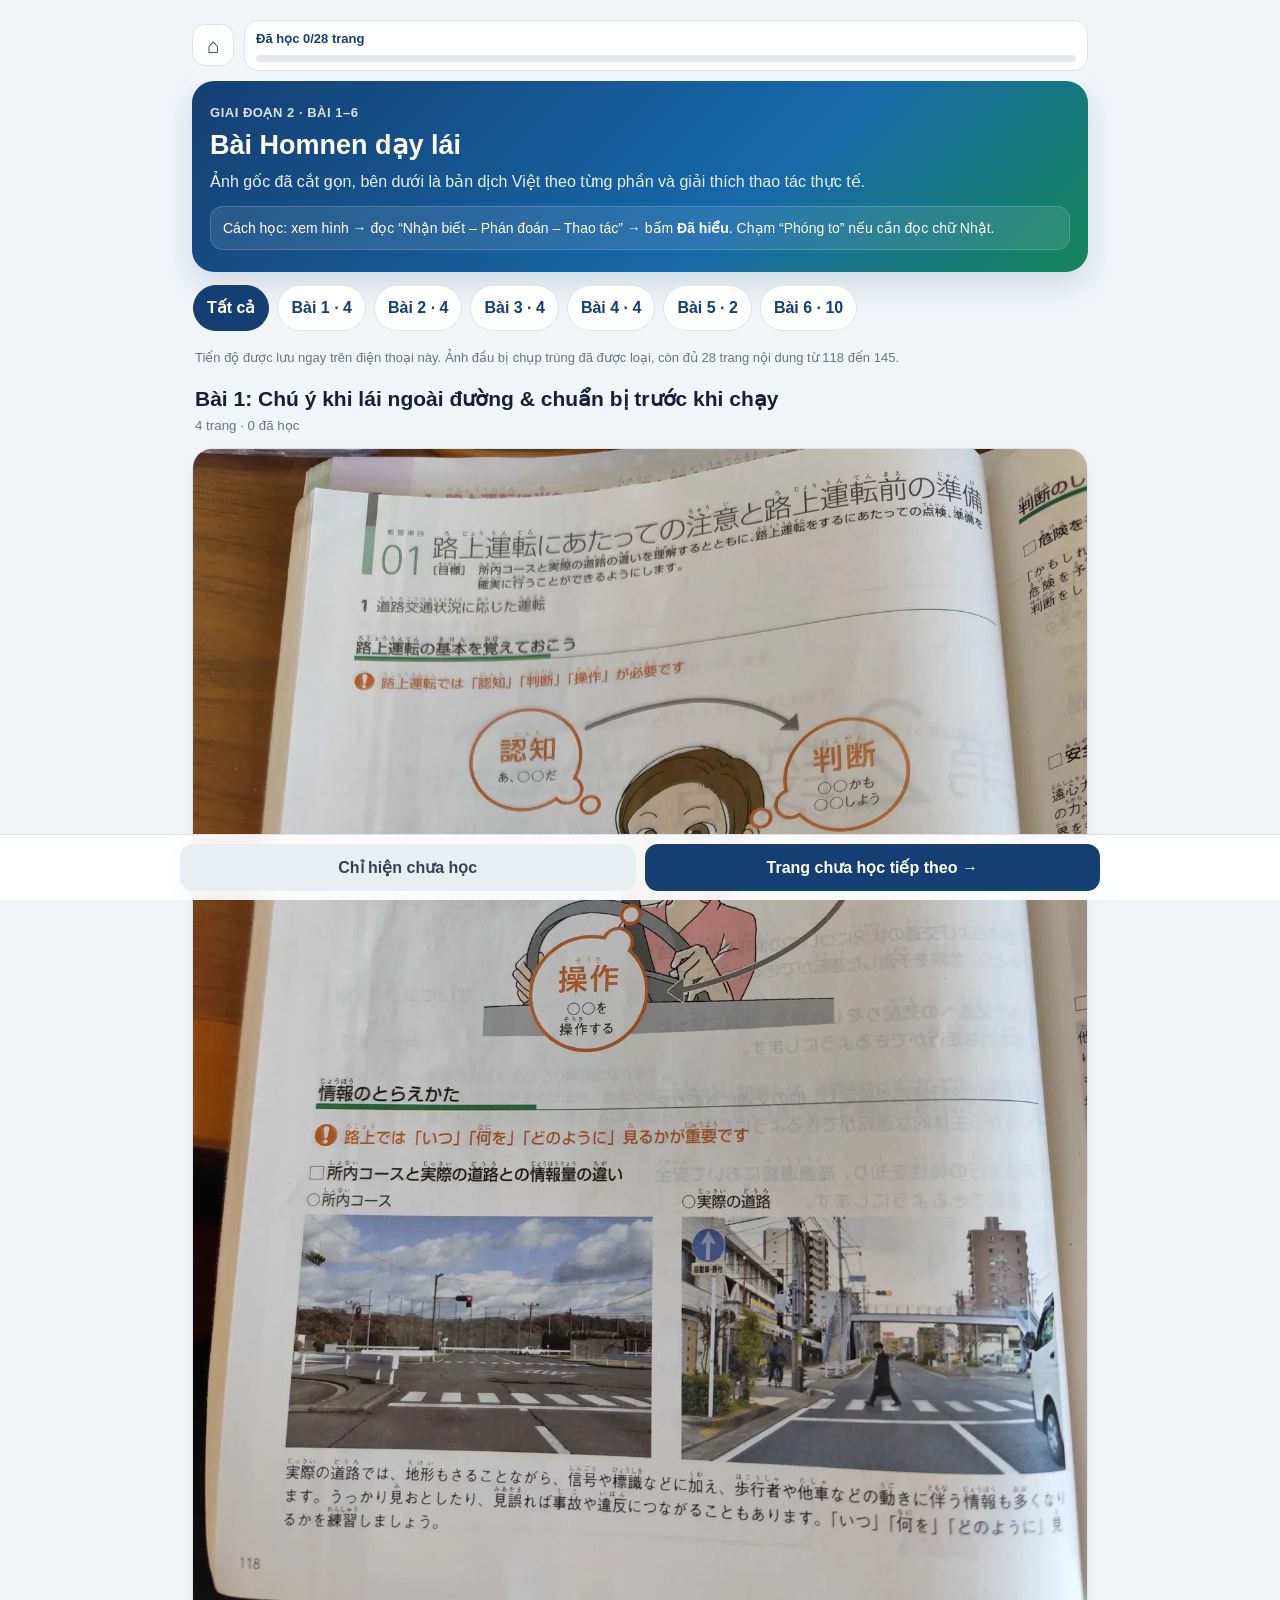
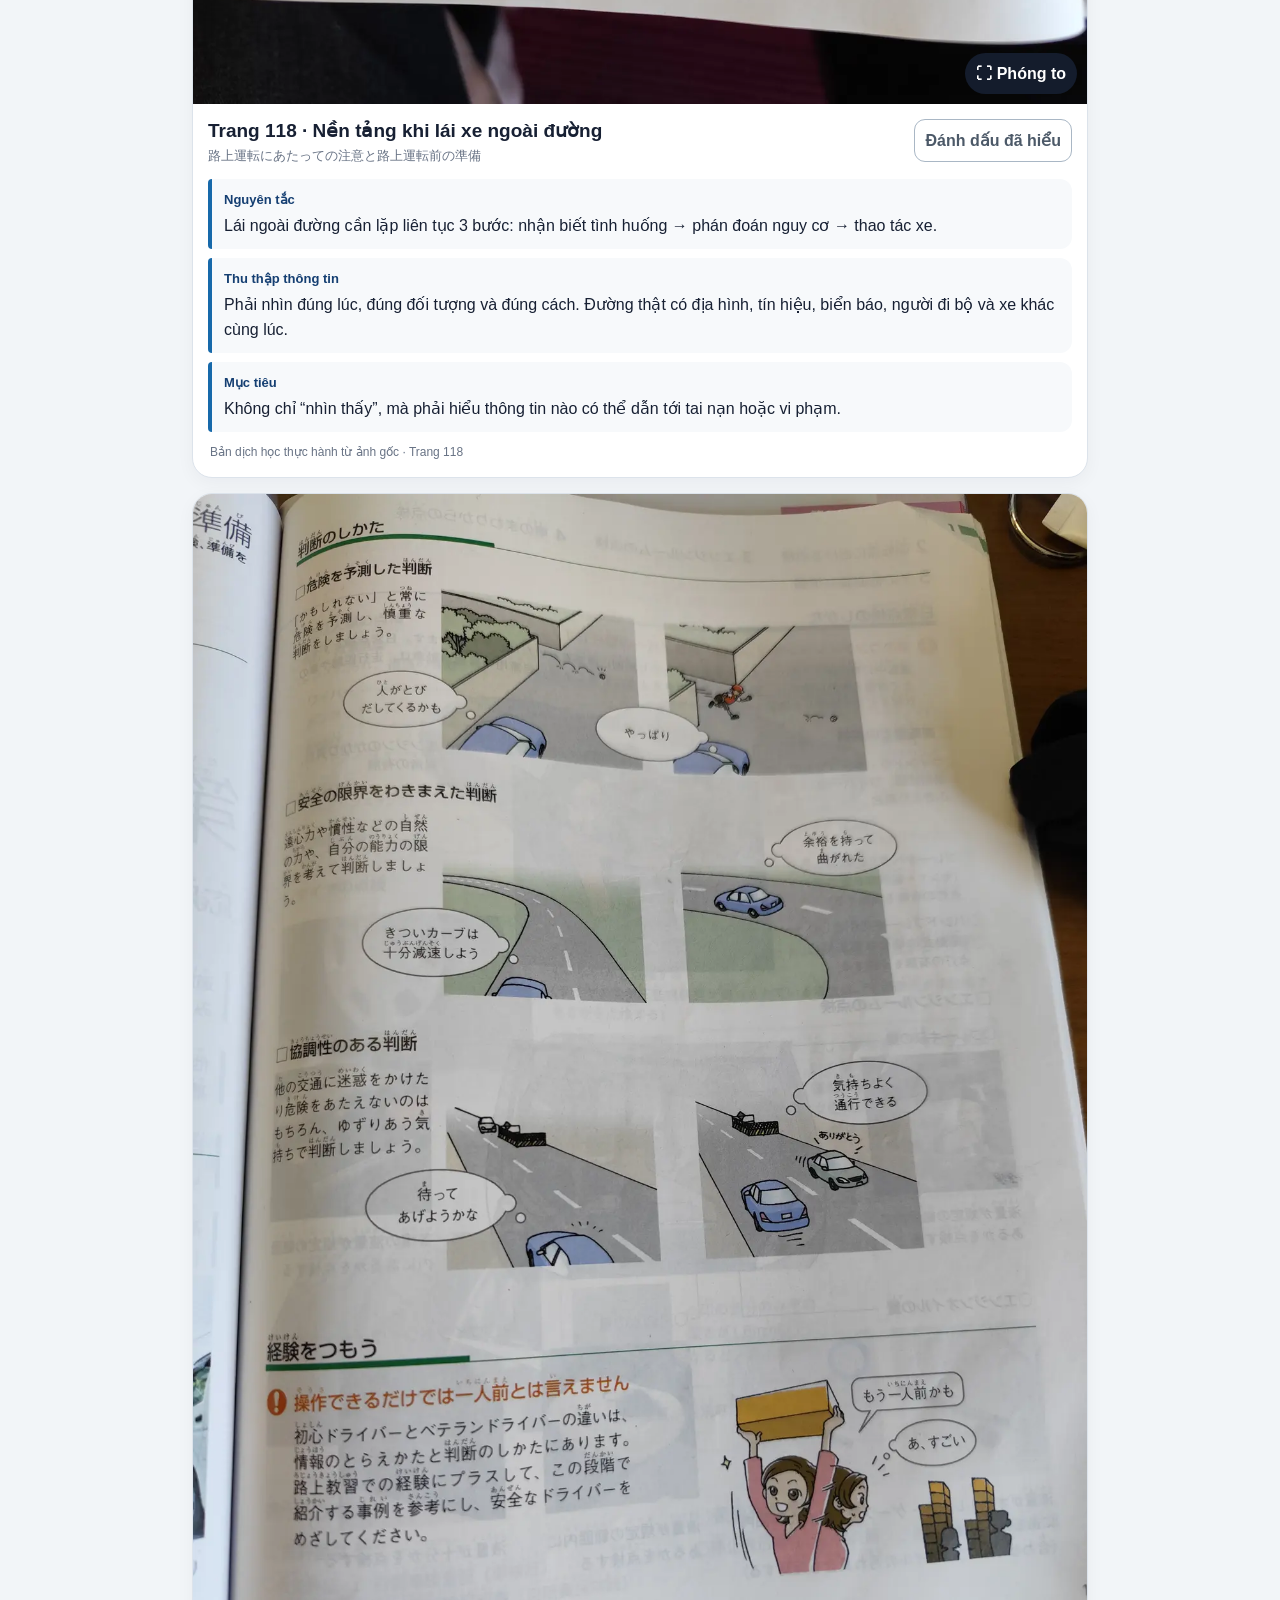
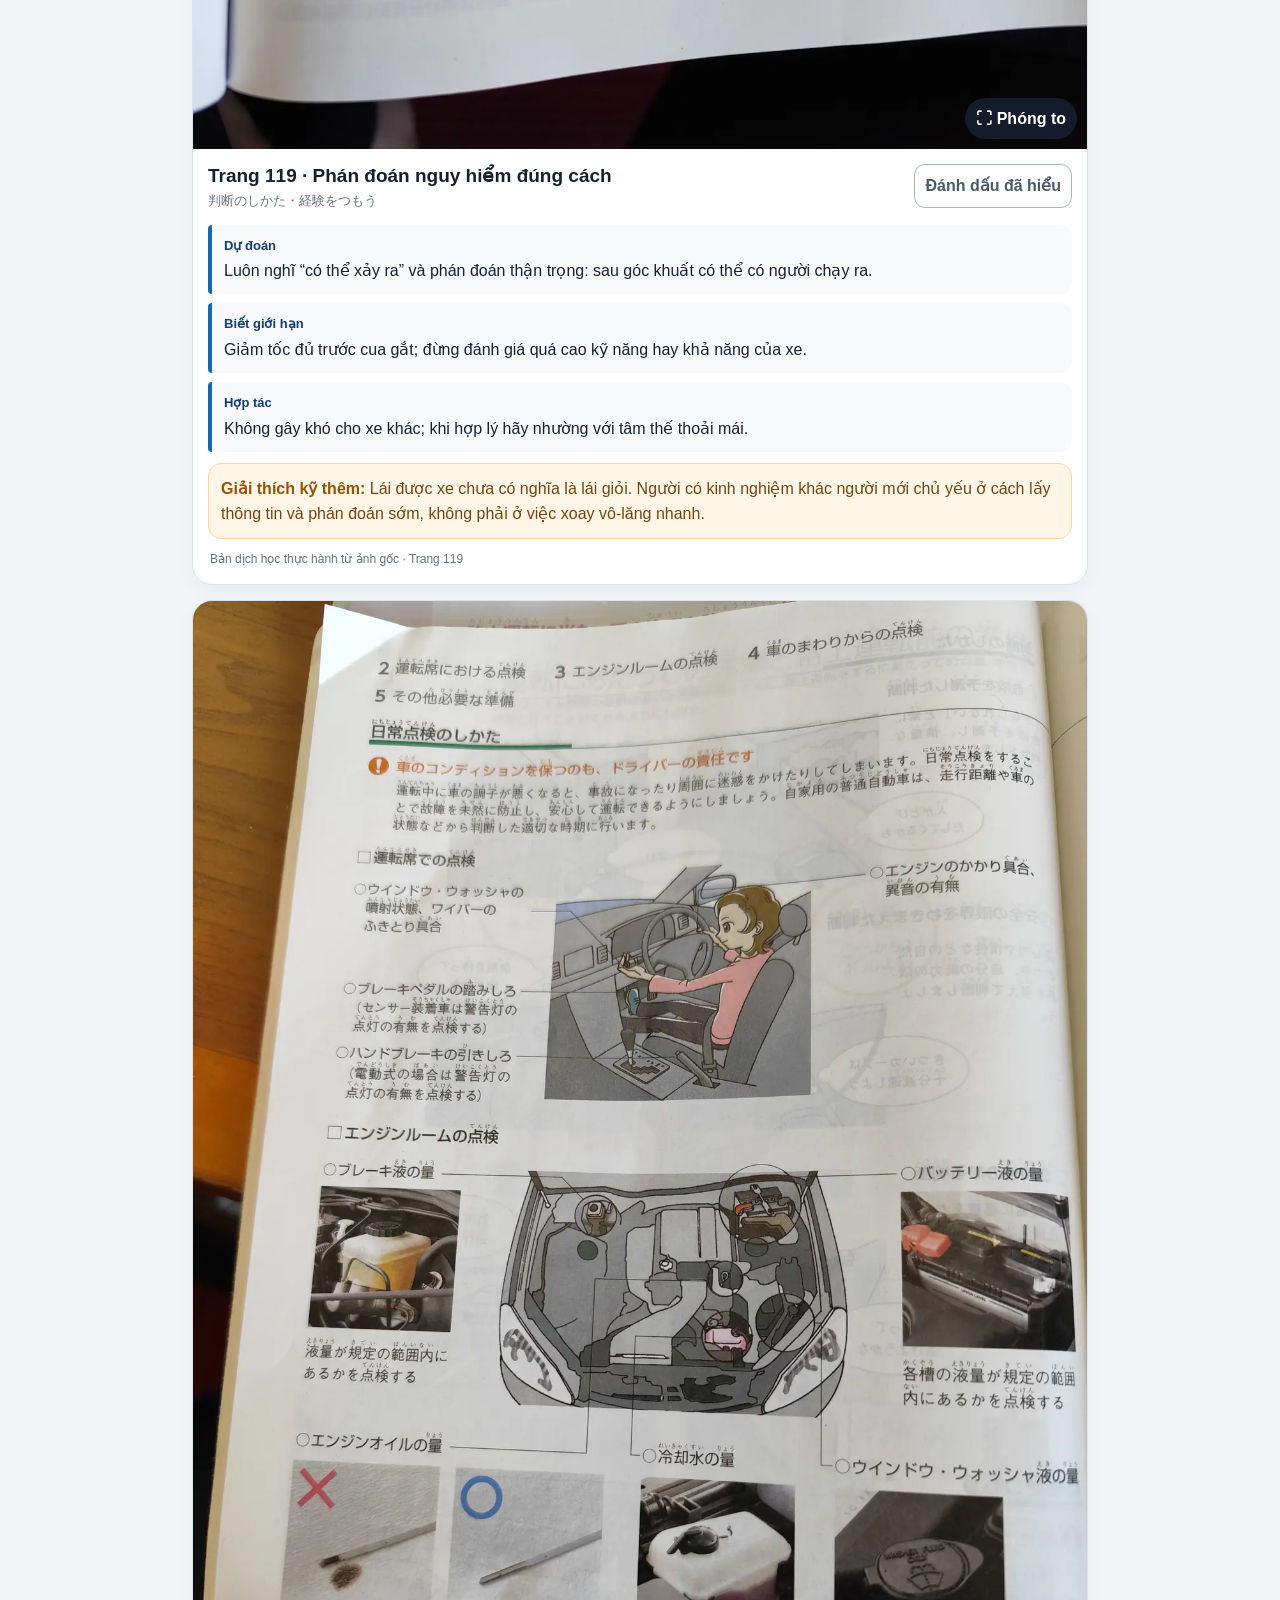
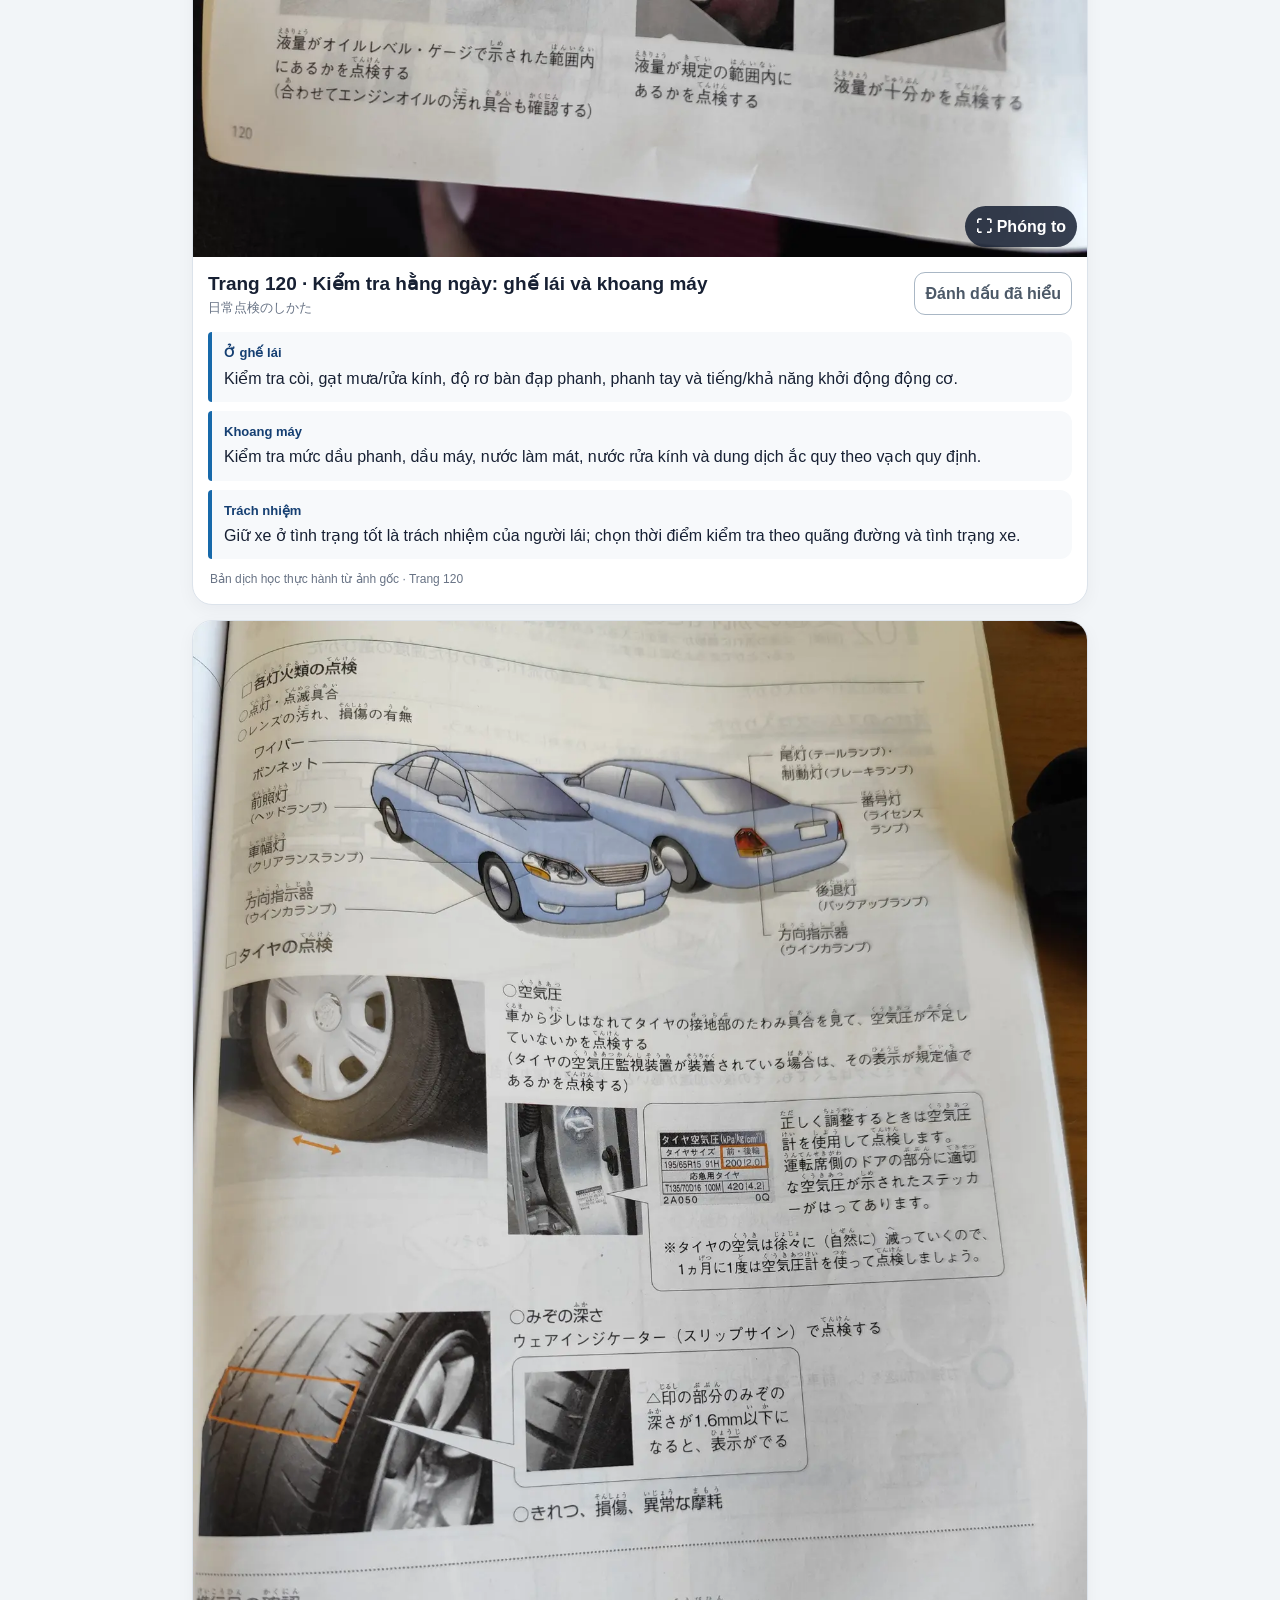
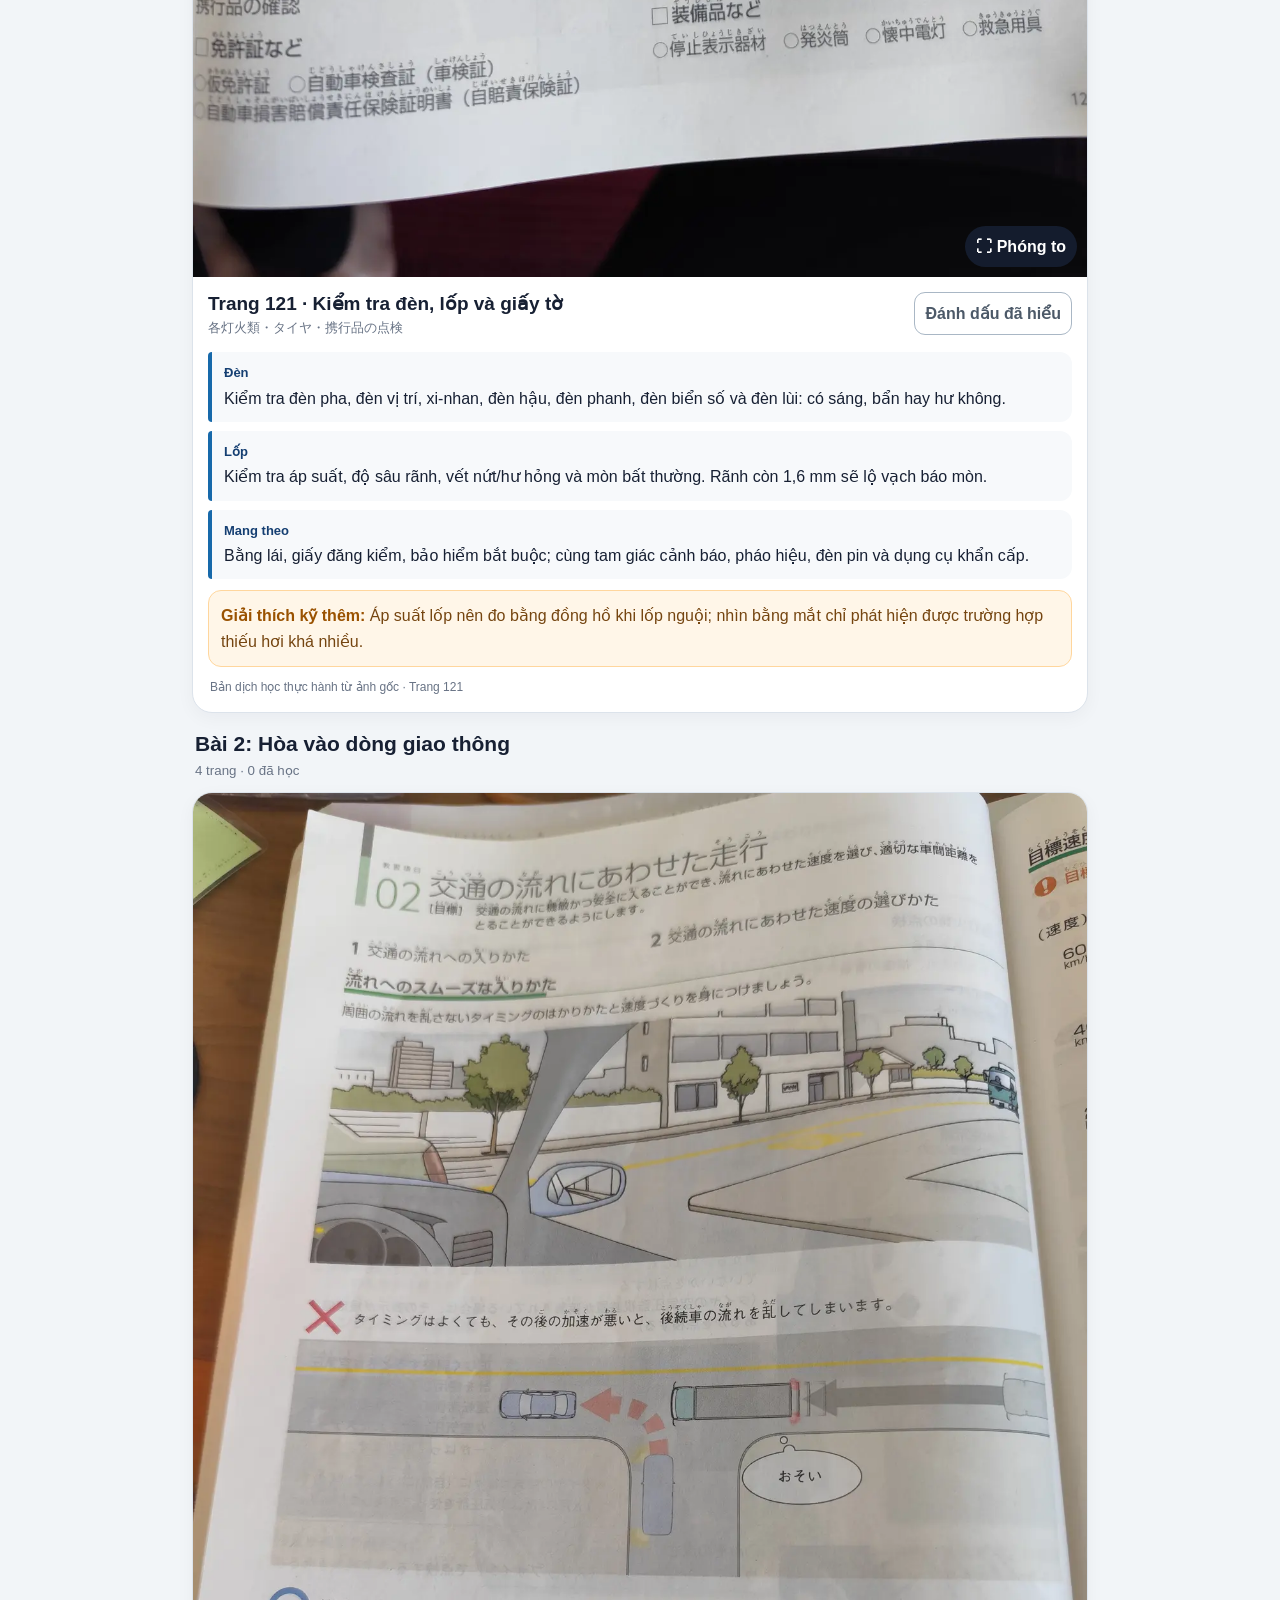
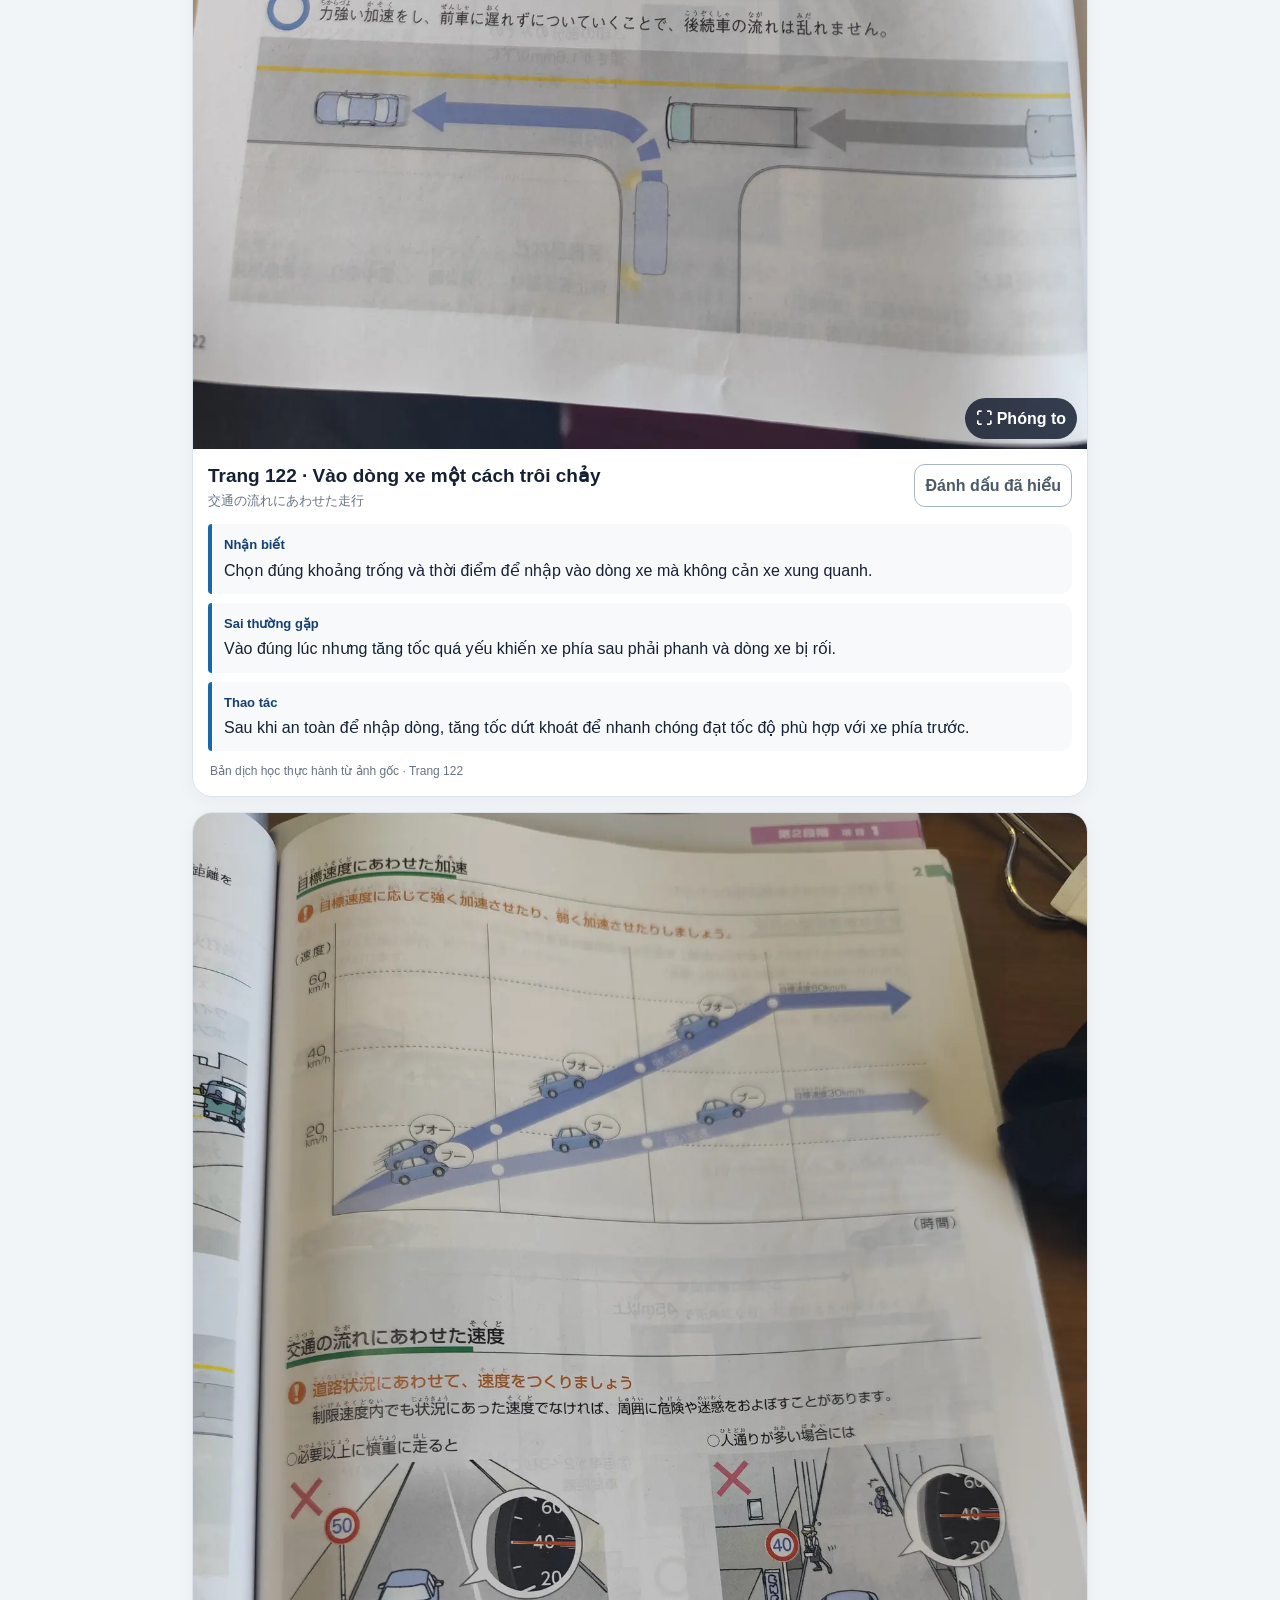
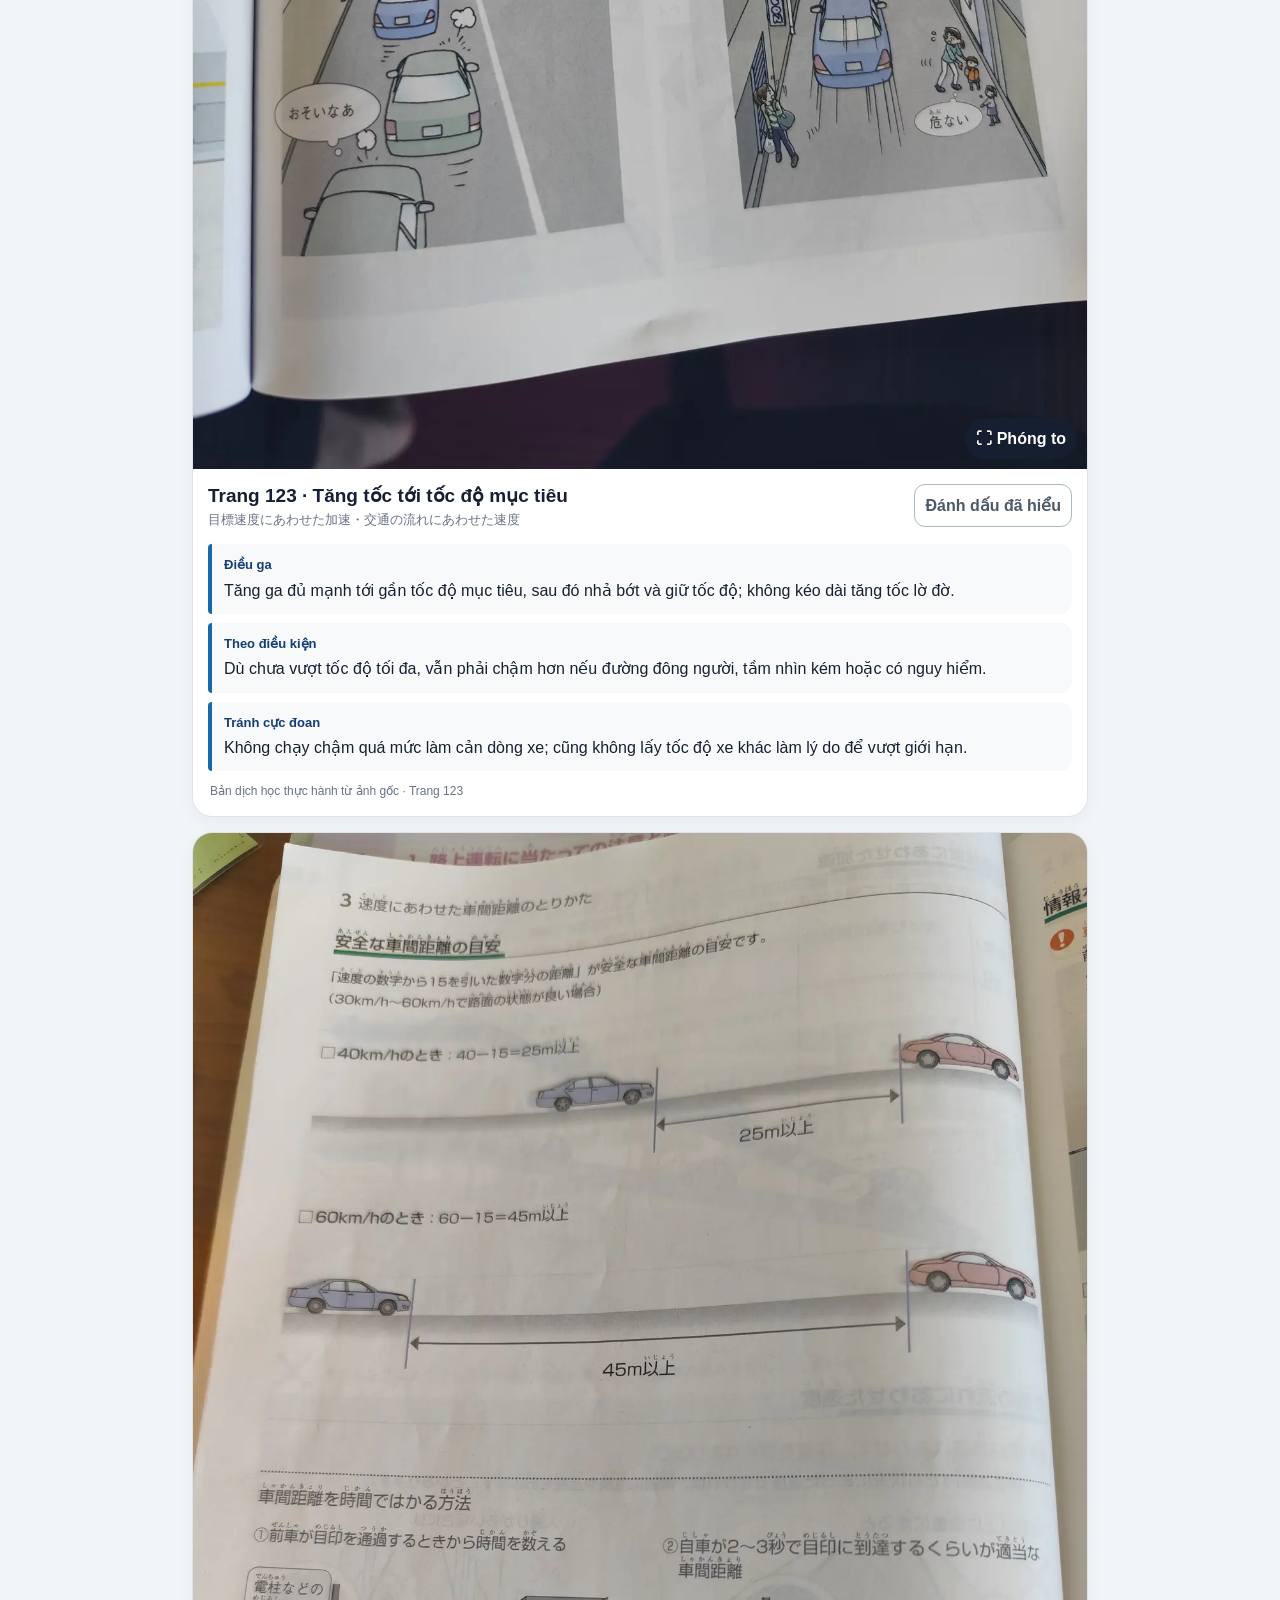
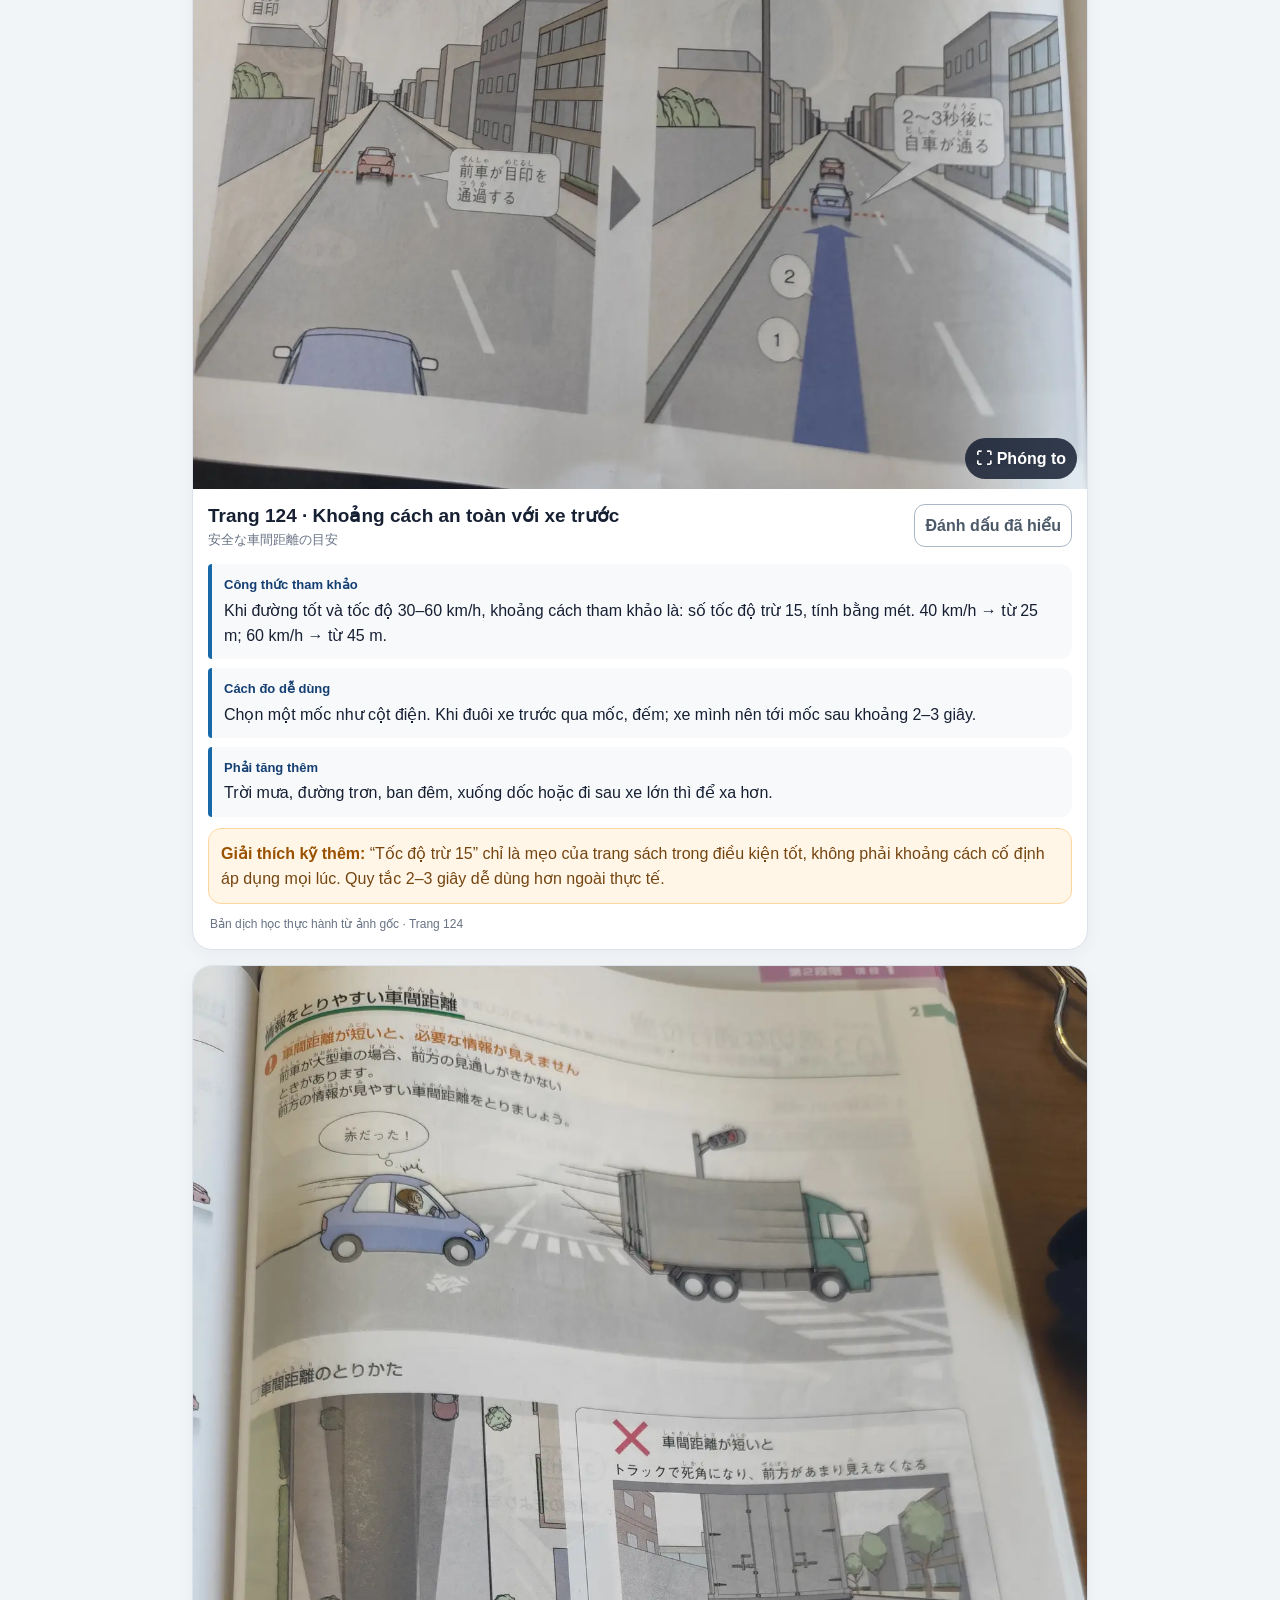
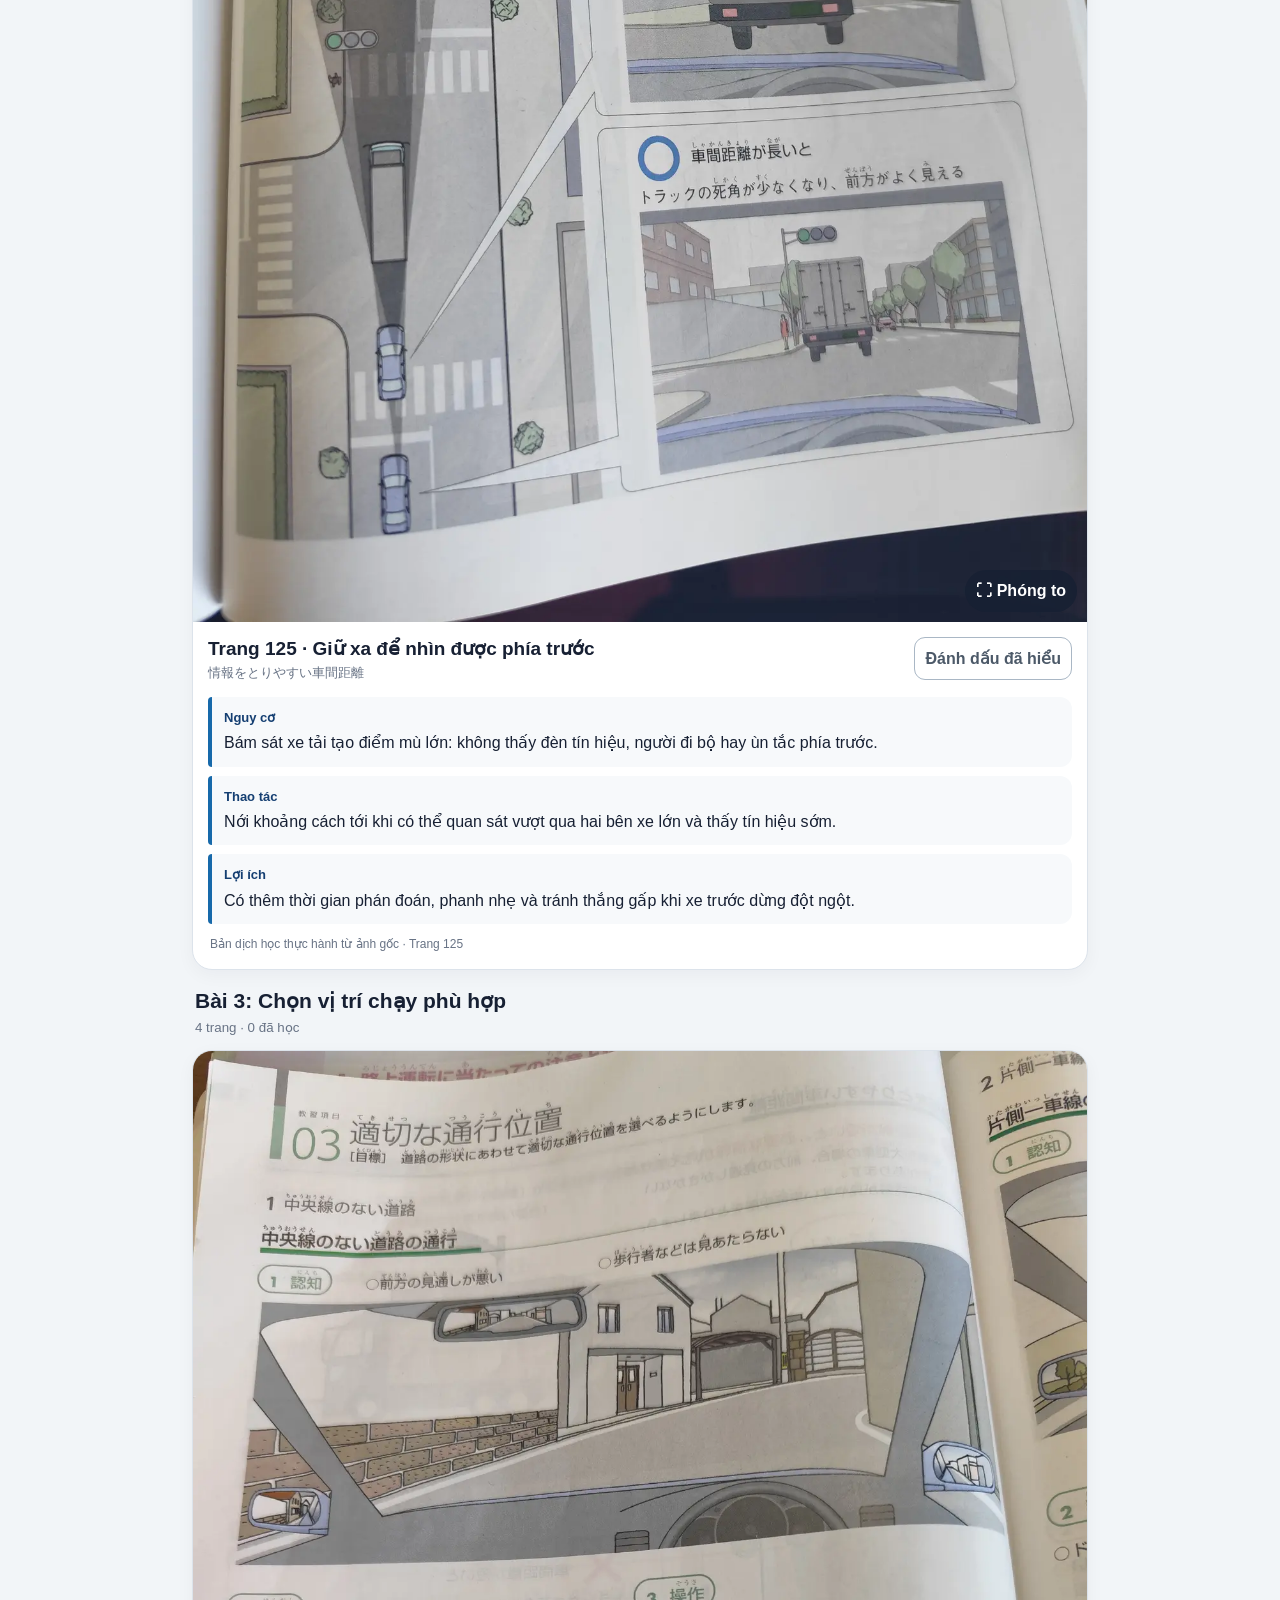
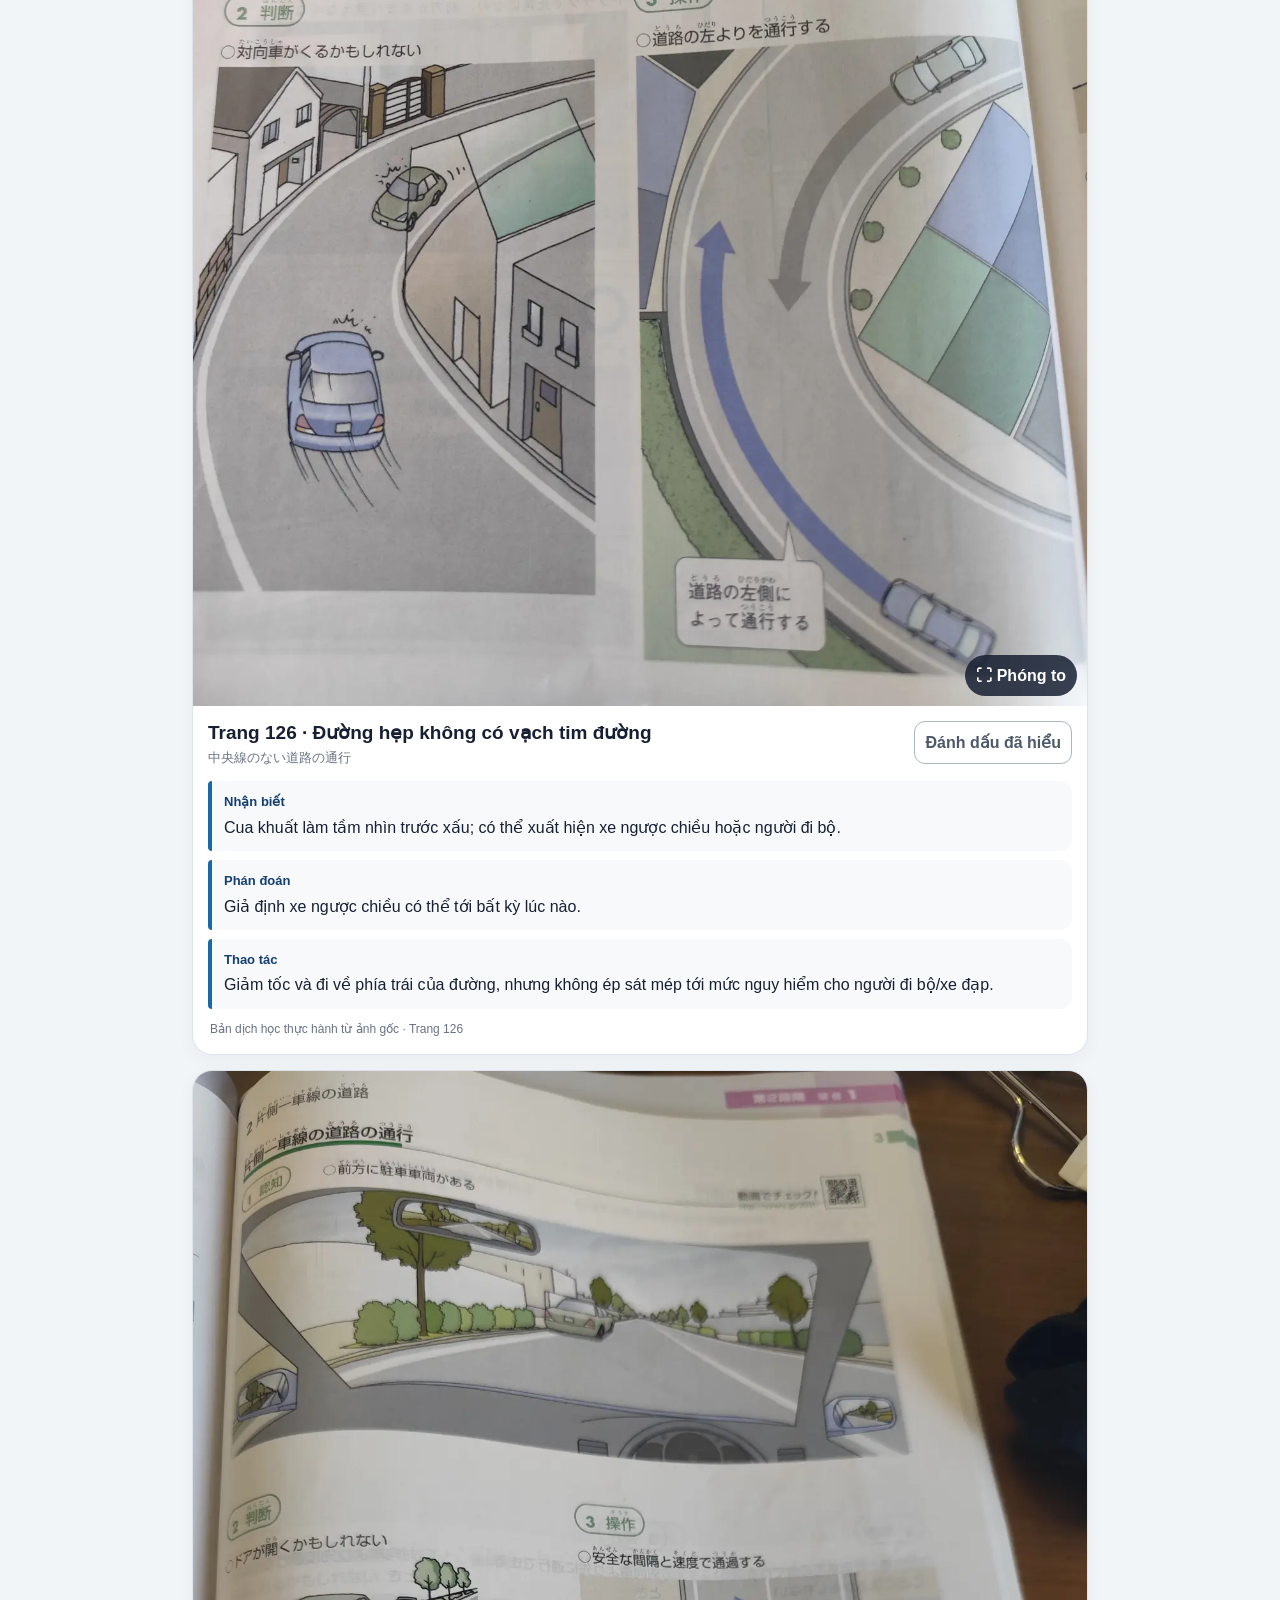
==== homnen-day-lai.html @ 6e6c3d99 "Add Homnen driving lessons app" ====
<!doctype html>
<html lang="vi">
<head>
  <meta charset="utf-8">
  <meta name="viewport" content="width=device-width,initial-scale=1,viewport-fit=cover">
  <meta name="theme-color" content="#153f72">
  <title>Bài Homnen dạy lái · Giai đoạn 2 bài 1–6</title>
  <style>
    :root{--bg:#f2f5f8;--card:#fff;--ink:#172033;--muted:#687385;--blue:#1769aa;--navy:#153f72;--green:#16865a;--orange:#ef8d22;--line:#dce3eb;--soft:#eaf4ff}
    *{box-sizing:border-box}html{scroll-behavior:smooth}body{margin:0;background:var(--bg);color:var(--ink);font-family:-apple-system,BlinkMacSystemFont,"Segoe UI",Roboto,"Noto Sans",Arial,sans-serif;line-height:1.58}
    button,a{font:inherit}.wrap{width:min(920px,100%);margin:auto;padding:12px 12px 88px}.top{position:sticky;top:0;z-index:20;background:#f2f5f8ee;backdrop-filter:blur(12px);padding:8px 0 10px}.bar{display:flex;align-items:center;gap:10px}.home{width:42px;height:42px;border:1px solid var(--line);border-radius:13px;background:#fff;color:var(--navy);display:grid;place-items:center;text-decoration:none;font-size:21px;flex:0 0 auto}.progressbox{flex:1;background:#fff;border:1px solid var(--line);border-radius:14px;padding:8px 11px}.progressline{height:7px;background:#e4e9ef;border-radius:99px;overflow:hidden;margin-top:5px}.progressline i{display:block;height:100%;width:0;background:linear-gradient(90deg,var(--green),#41bd7e);transition:.25s}.count{font-size:13px;font-weight:800;color:var(--navy)}
    .hero{background:linear-gradient(135deg,#153f72,#1769aa 62%,#16865a);color:#fff;border-radius:22px;padding:22px 18px;box-shadow:0 12px 32px #153f7228}.eyebrow{font-size:13px;font-weight:800;opacity:.84;letter-spacing:.04em}.hero h1{font-size:27px;line-height:1.18;margin:7px 0}.hero p{margin:0;color:#e7f2ff}.hint{margin:12px 0 0;padding:10px 12px;background:#ffffff18;border:1px solid #ffffff2a;border-radius:13px;font-size:14px}
    .lessons{display:flex;gap:8px;overflow:auto;padding:13px 1px 8px;scrollbar-width:none}.lessons::-webkit-scrollbar{display:none}.lesson{white-space:nowrap;border:1px solid var(--line);background:#fff;color:var(--navy);border-radius:999px;padding:9px 13px;font-weight:800}.lesson.active{background:var(--navy);color:#fff;border-color:var(--navy)}
    .lessonhead{display:flex;align-items:flex-start;justify-content:space-between;gap:12px;margin:18px 3px 10px}.lessonhead h2{margin:0;font-size:21px;line-height:1.25}.lessonhead small{color:var(--muted)}
    .page{background:var(--card);border:1px solid var(--line);border-radius:20px;overflow:hidden;margin:0 0 15px;box-shadow:0 5px 18px #1720330b}.page.done{border-color:#8ed0b2}.picwrap{position:relative;background:#dfe6ed}.picwrap img{display:block;width:100%;height:auto}.zoom{position:absolute;right:10px;bottom:10px;border:0;background:#172033d9;color:#fff;border-radius:999px;padding:8px 11px;font-weight:800}.body{padding:15px}.meta{display:flex;align-items:flex-start;justify-content:space-between;gap:10px}.meta h3{margin:0;font-size:19px;line-height:1.3}.jp{font-size:13px;color:var(--muted);margin-top:2px}.check{border:1px solid #a9b7c5;background:#fff;color:#4c5968;border-radius:11px;padding:8px 10px;font-weight:800;white-space:nowrap}.done .check{background:#e2f7ed;border-color:#75c59e;color:#126c48}.parts{margin:13px 0 0;padding:0;list-style:none;display:grid;gap:9px}.parts li{padding:11px 12px;background:#f7f9fb;border-left:4px solid var(--blue);border-radius:4px 12px 12px 4px}.parts b{display:block;color:var(--navy);font-size:13px;margin-bottom:2px}.explain{margin-top:11px;padding:12px;background:#fff6e8;border:1px solid #ffd69d;border-radius:13px;color:#754510}.explain b{color:#9a5200}.source{font-size:12px;color:var(--muted);margin:11px 2px 0}
    .empty{display:none;text-align:center;padding:28px;color:var(--muted)}.bottom{position:fixed;left:0;right:0;bottom:0;z-index:25;background:#ffffffee;backdrop-filter:blur(12px);border-top:1px solid var(--line);padding:9px max(12px,env(safe-area-inset-right)) calc(9px + env(safe-area-inset-bottom)) max(12px,env(safe-area-inset-left))}.bottomin{width:min(920px,100%);margin:auto;display:flex;gap:9px}.bottom button{flex:1;border:0;border-radius:13px;padding:11px 10px;font-weight:900}.next{background:var(--navy);color:#fff}.unfinished{background:#e9eef4;color:#334155}
    dialog{border:0;padding:0;background:#111;max-width:none;max-height:none;width:100vw;height:100dvh}.viewer{width:100%;height:100%;display:grid;grid-template-rows:auto 1fr;background:#111}.viewerbar{display:flex;justify-content:space-between;align-items:center;color:#fff;padding:10px 12px}.viewerbar button{border:1px solid #ffffff55;background:#ffffff18;color:#fff;border-radius:11px;padding:8px 12px}.viewer img{width:100%;height:100%;object-fit:contain;min-height:0}.legend{font-size:13px;color:var(--muted);margin:9px 3px 0}
    @media(max-width:560px){.wrap{padding-left:10px;padding-right:10px}.hero h1{font-size:24px}.body{padding:13px}.meta{align-items:center}.meta h3{font-size:18px}.check{font-size:13px}.parts li{font-size:15px}}
  </style>
</head>
<body>
  <main class="wrap">
    <div class="top"><div class="bar"><a class="home" href="index.html" aria-label="Về trang chính">⌂</a><div class="progressbox"><div class="count" id="count">Đã học 0/28 trang</div><div class="progressline"><i id="progress"></i></div></div></div></div>
    <section class="hero"><div class="eyebrow">GIAI ĐOẠN 2 · BÀI 1–6</div><h1>Bài Homnen dạy lái</h1><p>Ảnh gốc đã cắt gọn, bên dưới là bản dịch Việt theo từng phần và giải thích thao tác thực tế.</p><div class="hint">Cách học: xem hình → đọc “Nhận biết – Phán đoán – Thao tác” → bấm <b>Đã hiểu</b>. Chạm “Phóng to” nếu cần đọc chữ Nhật.</div></section>
    <nav class="lessons" id="tabs" aria-label="Chọn bài"></nav>
    <p class="legend">Tiến độ được lưu ngay trên điện thoại này. Ảnh đầu bị chụp trùng đã được loại, còn đủ 28 trang nội dung từ 118 đến 145.</p>
    <div id="content"></div><div class="empty" id="empty">Bạn đã học xong tất cả trang 🎉</div>
  </main>
  <div class="bottom"><div class="bottomin"><button class="unfinished" id="onlyBtn">Chỉ hiện chưa học</button><button class="next" id="nextBtn">Trang chưa học tiếp theo →</button></div></div>
  <dialog id="dialog"><div class="viewer"><div class="viewerbar"><b id="viewerTitle">Trang</b><button id="closeViewer">Đóng ✕</button></div><img id="viewerImg" alt="Ảnh trang tài liệu phóng to"></div></dialog>
  <script>
  const lessons={
    1:{title:'Chú ý khi lái ngoài đường & chuẩn bị trước khi chạy',pages:[118,119,120,121]},
    2:{title:'Hòa vào dòng giao thông',pages:[122,123,124,125]},
    3:{title:'Chọn vị trí chạy phù hợp',pages:[126,127,128,129]},
    4:{title:'Chuyển làn và đổi hướng',pages:[130,131,132,133]},
    5:{title:'Tuân theo đèn, biển báo và vạch đường',pages:[134,135]},
    6:{title:'Đi qua giao lộ, rẽ trái và rẽ phải',pages:[136,137,138,139,140,141,142,143,144,145]}
  };
  const pages={
  118:{jp:'路上運転にあたっての注意と路上運転前の準備',title:'Nền tảng khi lái xe ngoài đường',parts:[['Nguyên tắc','Lái ngoài đường cần lặp liên tục 3 bước: nhận biết tình huống → phán đoán nguy cơ → thao tác xe.'],['Thu thập thông tin','Phải nhìn đúng lúc, đúng đối tượng và đúng cách. Đường thật có địa hình, tín hiệu, biển báo, người đi bộ và xe khác cùng lúc.'],['Mục tiêu','Không chỉ “nhìn thấy”, mà phải hiểu thông tin nào có thể dẫn tới tai nạn hoặc vi phạm.']]},
  119:{jp:'判断のしかた・経験をつもう',title:'Phán đoán nguy hiểm đúng cách',parts:[['Dự đoán','Luôn nghĩ “có thể xảy ra” và phán đoán thận trọng: sau góc khuất có thể có người chạy ra.'],['Biết giới hạn','Giảm tốc đủ trước cua gắt; đừng đánh giá quá cao kỹ năng hay khả năng của xe.'],['Hợp tác','Không gây khó cho xe khác; khi hợp lý hãy nhường với tâm thế thoải mái.']],note:'Lái được xe chưa có nghĩa là lái giỏi. Người có kinh nghiệm khác người mới chủ yếu ở cách lấy thông tin và phán đoán sớm, không phải ở việc xoay vô-lăng nhanh.'},
  120:{jp:'日常点検のしかた',title:'Kiểm tra hằng ngày: ghế lái và khoang máy',parts:[['Ở ghế lái','Kiểm tra còi, gạt mưa/rửa kính, độ rơ bàn đạp phanh, phanh tay và tiếng/khả năng khởi động động cơ.'],['Khoang máy','Kiểm tra mức dầu phanh, dầu máy, nước làm mát, nước rửa kính và dung dịch ắc quy theo vạch quy định.'],['Trách nhiệm','Giữ xe ở tình trạng tốt là trách nhiệm của người lái; chọn thời điểm kiểm tra theo quãng đường và tình trạng xe.']]},
  121:{jp:'各灯火類・タイヤ・携行品の点検',title:'Kiểm tra đèn, lốp và giấy tờ',parts:[['Đèn','Kiểm tra đèn pha, đèn vị trí, xi-nhan, đèn hậu, đèn phanh, đèn biển số và đèn lùi: có sáng, bẩn hay hư không.'],['Lốp','Kiểm tra áp suất, độ sâu rãnh, vết nứt/hư hỏng và mòn bất thường. Rãnh còn 1,6 mm sẽ lộ vạch báo mòn.'],['Mang theo','Bằng lái, giấy đăng kiểm, bảo hiểm bắt buộc; cùng tam giác cảnh báo, pháo hiệu, đèn pin và dụng cụ khẩn cấp.']],note:'Áp suất lốp nên đo bằng đồng hồ khi lốp nguội; nhìn bằng mắt chỉ phát hiện được trường hợp thiếu hơi khá nhiều.'},
  122:{jp:'交通の流れにあわせた走行',title:'Vào dòng xe một cách trôi chảy',parts:[['Nhận biết','Chọn đúng khoảng trống và thời điểm để nhập vào dòng xe mà không cản xe xung quanh.'],['Sai thường gặp','Vào đúng lúc nhưng tăng tốc quá yếu khiến xe phía sau phải phanh và dòng xe bị rối.'],['Thao tác','Sau khi an toàn để nhập dòng, tăng tốc dứt khoát để nhanh chóng đạt tốc độ phù hợp với xe phía trước.']]},
  123:{jp:'目標速度にあわせた加速・交通の流れにあわせた速度',title:'Tăng tốc tới tốc độ mục tiêu',parts:[['Điều ga','Tăng ga đủ mạnh tới gần tốc độ mục tiêu, sau đó nhả bớt và giữ tốc độ; không kéo dài tăng tốc lờ đờ.'],['Theo điều kiện','Dù chưa vượt tốc độ tối đa, vẫn phải chậm hơn nếu đường đông người, tầm nhìn kém hoặc có nguy hiểm.'],['Tránh cực đoan','Không chạy chậm quá mức làm cản dòng xe; cũng không lấy tốc độ xe khác làm lý do để vượt giới hạn.']]},
  124:{jp:'安全な車間距離の目安',title:'Khoảng cách an toàn với xe trước',parts:[['Công thức tham khảo','Khi đường tốt và tốc độ 30–60 km/h, khoảng cách tham khảo là: số tốc độ trừ 15, tính bằng mét. 40 km/h → từ 25 m; 60 km/h → từ 45 m.'],['Cách đo dễ dùng','Chọn một mốc như cột điện. Khi đuôi xe trước qua mốc, đếm; xe mình nên tới mốc sau khoảng 2–3 giây.'],['Phải tăng thêm','Trời mưa, đường trơn, ban đêm, xuống dốc hoặc đi sau xe lớn thì để xa hơn.']],note:'“Tốc độ trừ 15” chỉ là mẹo của trang sách trong điều kiện tốt, không phải khoảng cách cố định áp dụng mọi lúc. Quy tắc 2–3 giây dễ dùng hơn ngoài thực tế.'},
  125:{jp:'情報をとりやすい車間距離',title:'Giữ xa để nhìn được phía trước',parts:[['Nguy cơ','Bám sát xe tải tạo điểm mù lớn: không thấy đèn tín hiệu, người đi bộ hay ùn tắc phía trước.'],['Thao tác','Nới khoảng cách tới khi có thể quan sát vượt qua hai bên xe lớn và thấy tín hiệu sớm.'],['Lợi ích','Có thêm thời gian phán đoán, phanh nhẹ và tránh thắng gấp khi xe trước dừng đột ngột.']]},
  126:{jp:'中央線のない道路の通行',title:'Đường hẹp không có vạch tim đường',parts:[['Nhận biết','Cua khuất làm tầm nhìn trước xấu; có thể xuất hiện xe ngược chiều hoặc người đi bộ.'],['Phán đoán','Giả định xe ngược chiều có thể tới bất kỳ lúc nào.'],['Thao tác','Giảm tốc và đi về phía trái của đường, nhưng không ép sát mép tới mức nguy hiểm cho người đi bộ/xe đạp.']]},
  127:{jp:'片側一車線の道路の通行',title:'Vượt qua xe đang đỗ bên đường',parts:[['Nguy cơ','Cửa xe đỗ có thể mở, người có thể lao ra và xe đỗ có thể bất ngờ chuyển động.'],['Thao tác','Giảm về tốc độ an toàn, mở khoảng cách ngang đủ lớn rồi đi qua.'],['Nếu không đủ chỗ','Không cố lách; dừng hoặc chờ xe đối diện qua trước.']]},
  128:{jp:'片側一車線の道路の通行',title:'Xe đỗ và xe ngược chiều trên đường một làn',parts:[['Nhận biết','Có xe tải đỗ ở làn ngược chiều, xe đối diện đang tới và phía sau hiện chưa có xe.'],['Phán đoán','Xe đối diện có thể phải lấn qua vạch để tránh xe tải.'],['Thao tác','Nếu qua trước được thì đi nhanh gọn nhưng vẫn an toàn; nếu không, giảm tốc và nhường xe đối diện đi trước.']]},
  129:{jp:'片側二車線の道路の通行',title:'Chọn làn sớm, tránh đổi qua lại',parts:[['Nguy cơ','Đổi làn nhiều lần trong quãng ngắn có thể gây phiền hoặc làm xe sau phải phanh.'],['Thao tác','Quan sát xa; chọn trước làn chạy thông thoáng và trở lại làn trái khi điều kiện phía trước cho phép.'],['Ghi nhớ','Không chạy kiểu “luồn chỗ trống”. Mỗi lần đổi làn đều tạo thêm điểm mù và rủi ro.']]},
  130:{jp:'進路変更・バスが停車しているとき',title:'Đổi làn khi gặp xe buýt đang dừng',parts:[['Phán đoán','Xe buýt có thể bật xi-nhan và rời bến; người đi bộ cũng có thể bước ra từ phía trước xe buýt.'],['Nếu xe buýt sắp chạy','Chờ phía sau, không áp sát và dừng thẳng xe.'],['Nếu xe buýt chưa chạy','Kiểm tra gương và điểm mù, đổi làn sớm với khoảng trống đủ lớn; không vòng gấp sát đuôi xe buýt.']],note:'Ở Nhật, khi xe buýt tuyến bật tín hiệu rời bến, xe phía sau về nguyên tắc không được cản việc xuất phát, trừ khi phải phanh/đánh lái gấp mới nhường được.'},
  131:{jp:'左折するときの進路変更',title:'Chuẩn bị vị trí trước khi rẽ trái',parts:[['Nguy cơ','Xe máy/xe đạp có thể nằm trong điểm mù bên trái; nếu ép trái đột ngột dễ va chạm.'],['Quan sát','Gương chưa đủ: kiểm tra gương trái rồi quay đầu nhìn điểm mù cạnh xe.'],['Thao tác','Báo hiệu sớm, dần áp về bên trái để ngăn xe hai bánh chui vào, nhưng theo dõi và có thể cho họ đi trước.']]},
  132:{jp:'後方・側方との距離、速度の見きわめ',title:'Cốt lõi của đổi làn an toàn',parts:[['Trước khi đổi','Nắm 3 thứ: có xe phía sau không, khoảng cách bao nhiêu, tốc độ và hướng di chuyển thế nào.'],['Trình tự','Nhìn xa phía trước → gương trong → gương bên → xi-nhan → nhìn điểm mù → chuyển làn từ từ.'],['Sai thường gặp','Thấy chỗ trống rồi mới hoảng hốt đổi ngay; như vậy dễ cắt đầu xe khác.']]},
  133:{jp:'ミラーでの見えかたをおぼえよう',title:'Nhìn gương hai lần để đo tốc độ xe sau',parts:[['Khoảng cách','Xe cách 15 m có thể chưa hiện trọn trong gương bên; khoảng 30 m thường thấy toàn xe ở cả gương trong và gương bên.'],['Đo tốc độ','Nhìn gương lần 1 rồi lần 2 sau một khoảng ngắn: ảnh xe lớn nhanh nghĩa là xe sau đang áp tới nhanh.'],['Quyết định','Nếu kích thước gần như không đổi, tốc độ tương đương; vẫn phải xác nhận khoảng cách và điểm mù trước khi đổi.']]},
  134:{jp:'信号交差点への接近',title:'Tiếp cận giao lộ có đèn',parts:[['Dấu hiệu sớm','Đèn xe vẫn xanh nhưng đèn dành cho người đi bộ đã đỏ: đèn xe có thể sắp đổi.'],['Nguy cơ','Nếu chờ đèn vàng mới phanh gấp, xe sau có thể đâm vào.'],['Thao tác','Nhìn xa tìm dấu hiệu dự báo, nhả ga sớm; nếu phải dừng thì dừng đúng vị trí và có thể nhấp phanh nhẹ vài lần để báo xe sau.']]},
  135:{jp:'標識・標示の読みとりかた',title:'Đọc biển báo và vạch đường',parts:[['Thông tin trong hình','Giới hạn 40 km/h, cấm đỗ, đường một chiều, cấm xe đi vào, phần lề phải nhô ra bị cấm lưu thông để vượt, vạch người đi bộ và hướng đi cấm rẽ phải.'],['Cách xử lý','Chỉ chọn thông tin liên quan trực tiếp tới hướng chạy của mình, nhưng không bỏ sót biển quan trọng.'],['Ví dụ','Muốn đi thẳng: ưu tiên biển 40, làn/hướng mũi tên, vạch qua đường và xe/người phía trước; biển quay mặt cho đường khác không áp dụng cho mình.']]},
  136:{jp:'交差点の直進・前車が左折するとき',title:'Đi thẳng khi xe trước rẽ trái',parts:[['Nguy cơ','Xe trước có thể dừng nhường người đi bộ và phần đuôi vẫn chiếm làn.'],['Chuẩn bị','Giảm tốc, không bám sát; chuẩn bị vượt qua bên phải từ sớm.'],['Thao tác','Chỉ đi qua khi đủ khoảng trống, đã nhìn gương/điểm mù và không cản xe khác.']]},
  137:{jp:'前車が右折するとき',title:'Đi thẳng khi xe trước rẽ phải',parts:[['Nguy cơ bên trái','Xe máy/xe đạp có thể chạy ở mé trái phía sau mình.'],['Nguy cơ phía trước','Có thể có xe đối diện cũng rẽ phải và cắt qua hướng xe mình.'],['Thao tác','Giảm tốc; kiểm tra trái sau, hai bên và bên trong giao lộ rồi mới đi qua bên trái xe trước.']]},
  138:{jp:'横断歩道のある交差点での左折',title:'Rẽ trái tại giao lộ có vạch qua đường',parts:[['Nhận biết','Đèn người đi bộ xanh; gương trái chưa thấy gì nhưng vẫn có điểm mù.'],['Nguy cơ','Người đi bộ hoặc xe đạp có thể lao từ điểm khuất vào vạch qua đường.'],['Thao tác','Giảm tốc, quay đầu nhìn trực tiếp; vừa rẽ vừa di chuyển ánh mắt sang lối ra, không khóa mắt một phía.']]},
  139:{jp:'広い道路に合流するときの左折',title:'Rẽ trái để nhập vào đường lớn',parts:[['Bắt buộc','Dừng hẳn tại vạch/biển 一時停止 (Stop).'],['Quan sát','Nhìn cả hai bên, đặc biệt người đi bộ và xe đạp từ trái; tiến từng chút nếu tường/cây che tầm nhìn.'],['Thao tác','Chỉ nhập đường khi có khoảng trống đủ lớn, không bắt xe trên đường ưu tiên phải phanh.']]},
  140:{jp:'前車に続いての右折',title:'Rẽ phải nối theo xe trước',parts:[['Nguy cơ','Xe trước có thể dừng trước vạch qua đường; nếu mình bám theo sẽ mắc giữa giao lộ hoặc lấn làn đối diện.'],['Thao tác','Chờ ở vị trí không cản xe đối diện cho tới khi phía bên kia có chỗ chứa trọn xe mình.'],['Quan sát','Xác nhận trước hướng rẽ: người đi bộ, xe đạp và tình trạng kẹt xe ở lối ra.']]},
  141:{jp:'対向車線に二輪車がいるときの右折',title:'Rẽ phải khi có xe máy đối diện',parts:[['Nguy cơ','Xe hai bánh nhỏ nên khó ước lượng khoảng cách và tốc độ; dễ tưởng còn xa hoặc chạy chậm.'],['Thao tác','Không đoán liều. Nếu không chắc, dừng chờ xe máy đi qua.'],['Ghi nhớ','Đừng bị xe phía sau thúc; ưu tiên một cơ hội rẽ an toàn khác.']]},
  142:{jp:'対向車がくるまでの時間を読もう',title:'Ước lượng thời gian để rẽ phải',parts:[['Đo xe mình','Tự ghi nhớ từ lúc bắt đầu rẽ đến lúc thoát khỏi hướng xe đối diện mất bao nhiêu giây.'],['So sánh','Chỉ rẽ nếu thời gian xe đối diện tới điểm xung đột dài hơn rõ ràng, có thêm dư địa an toàn.'],['Sai thường gặp','Vội theo xe trước, bị đèn thúc hoặc thấy xe đối diện “có vẻ xa” nhưng không tính tốc độ của họ.']]},
  143:{jp:'信号・対向車をくり返し見ておこう',title:'Tìm cơ hội rẽ nhưng không ép cơ hội',parts:[['Trong lúc chờ','Luân phiên nhìn đèn và dòng xe đối diện; đừng chỉ dán mắt vào một xe.'],['Chuẩn bị','Tìm khoảng trống từ sớm và chuẩn bị tinh thần, nhưng còn phân vân thì không đi.'],['Cuối cùng','Ngay trước khi rẽ, kiểm tra chắc hướng xe sẽ đi qua: người đi bộ và xe đạp.']],note:'Nguyên tắc của trang này rất thực tế: “Còn phân vân thì không đi”. Bỏ một nhịp đèn chỉ mất thời gian; cố đi có thể gây tai nạn.'},
  144:{jp:'カーブミラーがある見通しの悪い交差点',title:'Giao lộ khuất có gương cầu lồi',parts:[['Hạn chế của gương','Hình nhỏ, khó biết trái/phải và có điểm mù; có thể tưởng xe đạp chạy về phía khác.'],['Cách dùng','Dùng gương như thông tin tham khảo để biết có nguy cơ, không dùng làm bằng chứng duy nhất rằng đường trống.'],['Thao tác','Dừng/đi thật chậm, nhô từng chút và tự nhìn trực tiếp cả hai bên trước khi đi.']]},
  145:{jp:'他車がいる見通しの悪い交差点',title:'Giao lộ khuất khi có xe khác xuất hiện',parts:[['Nguy cơ kép','Xe rẽ từ bên phải có thể che xe máy/xe khác đang tới phía sau; tập trung vào xe đó dễ bỏ quên phía trái.'],['Thao tác','Tiến cực chậm, dừng nếu cần và kiểm tra lại cả hai bên sau khi xe kia đi qua.'],['Tư duy','Không vì một xe đã nhường hoặc rẽ xong mà suy ra toàn bộ giao lộ đã an toàn.']]}
  };
  const key='homnen-progress-v1'; let done=new Set(JSON.parse(localStorage.getItem(key)||'[]')); let active=0; let only=false;
  const tabs=document.getElementById('tabs'),content=document.getElementById('content'),empty=document.getElementById('empty');
  function save(){localStorage.setItem(key,JSON.stringify([...done]));updateProgress()}
  function updateProgress(){document.getElementById('count').textContent=`Đã học ${done.size}/28 trang`;document.getElementById('progress').style.width=(done.size/28*100)+'%'}
  function renderTabs(){tabs.innerHTML=`<button class="lesson ${active===0?'active':''}" data-l="0">Tất cả</button>`+Object.entries(lessons).map(([n,l])=>`<button class="lesson ${active==n?'active':''}" data-l="${n}">Bài ${n} · ${l.pages.length}</button>`).join('')}
  function card(p){const x=pages[p],d=done.has(p);return `<article class="page ${d?'done':''}" id="p${p}" data-page="${p}"><div class="picwrap"><img loading="lazy" src="assets/homnen/p${p}.webp" alt="Tài liệu Homnen trang ${p}"><button class="zoom" data-zoom="${p}">⛶ Phóng to</button></div><div class="body"><div class="meta"><div><h3>Trang ${p} · ${x.title}</h3><div class="jp" lang="ja">${x.jp}</div></div><button class="check" data-check="${p}">${d?'✓ Đã hiểu':'Đánh dấu đã hiểu'}</button></div><ul class="parts">${x.parts.map(a=>`<li><b>${a[0]}</b>${a[1]}</li>`).join('')}</ul>${x.note?`<div class="explain"><b>Giải thích kỹ thêm:</b> ${x.note}</div>`:''}<p class="source">Bản dịch học thực hành từ ảnh gốc · Trang ${p}</p></div></article>`}
  function render(){renderTabs();let groups=active?[active]:Object.keys(lessons);let html='';groups.forEach(n=>{const l=lessons[n],show=l.pages.filter(p=>!only||!done.has(p));if(show.length)html+=`<section><div class="lessonhead"><div><h2>Bài ${n}: ${l.title}</h2><small>${l.pages.length} trang · ${l.pages.filter(p=>done.has(p)).length} đã học</small></div></div>${show.map(card).join('')}</section>`});content.innerHTML=html;empty.style.display=html?'none':'block';updateProgress()}
  tabs.addEventListener('click',e=>{const b=e.target.closest('[data-l]');if(!b)return;active=+b.dataset.l;render();scrollTo({top:0,behavior:'smooth'})});
  content.addEventListener('click',e=>{const c=e.target.closest('[data-check]');if(c){const p=+c.dataset.check;done.has(p)?done.delete(p):done.add(p);save();render();requestAnimationFrame(()=>document.getElementById('p'+p)?.scrollIntoView({block:'center'}));return}const z=e.target.closest('[data-zoom]');if(z){const p=+z.dataset.zoom;document.getElementById('viewerTitle').textContent=`Trang ${p} · ${pages[p].title}`;document.getElementById('viewerImg').src=`assets/homnen/p${p}.webp`;document.getElementById('dialog').showModal()}});
  document.getElementById('closeViewer').onclick=()=>document.getElementById('dialog').close();document.getElementById('dialog').addEventListener('click',e=>{if(e.target.id==='dialog')e.currentTarget.close()});
  document.getElementById('onlyBtn').onclick=()=>{only=!only;document.getElementById('onlyBtn').textContent=only?'Hiện tất cả':'Chỉ hiện chưa học';render()};
  document.getElementById('nextBtn').onclick=()=>{const all=Object.values(lessons).flatMap(l=>l.pages),p=all.find(x=>!done.has(x));if(!p){alert('Bạn đã học xong toàn bộ 28 trang!');return}active=Object.keys(lessons).find(n=>lessons[n].pages.includes(p));only=false;document.getElementById('onlyBtn').textContent='Chỉ hiện chưa học';render();requestAnimationFrame(()=>document.getElementById('p'+p)?.scrollIntoView({behavior:'smooth',block:'start'}))};
  render();
  </script>
</body>
</html>
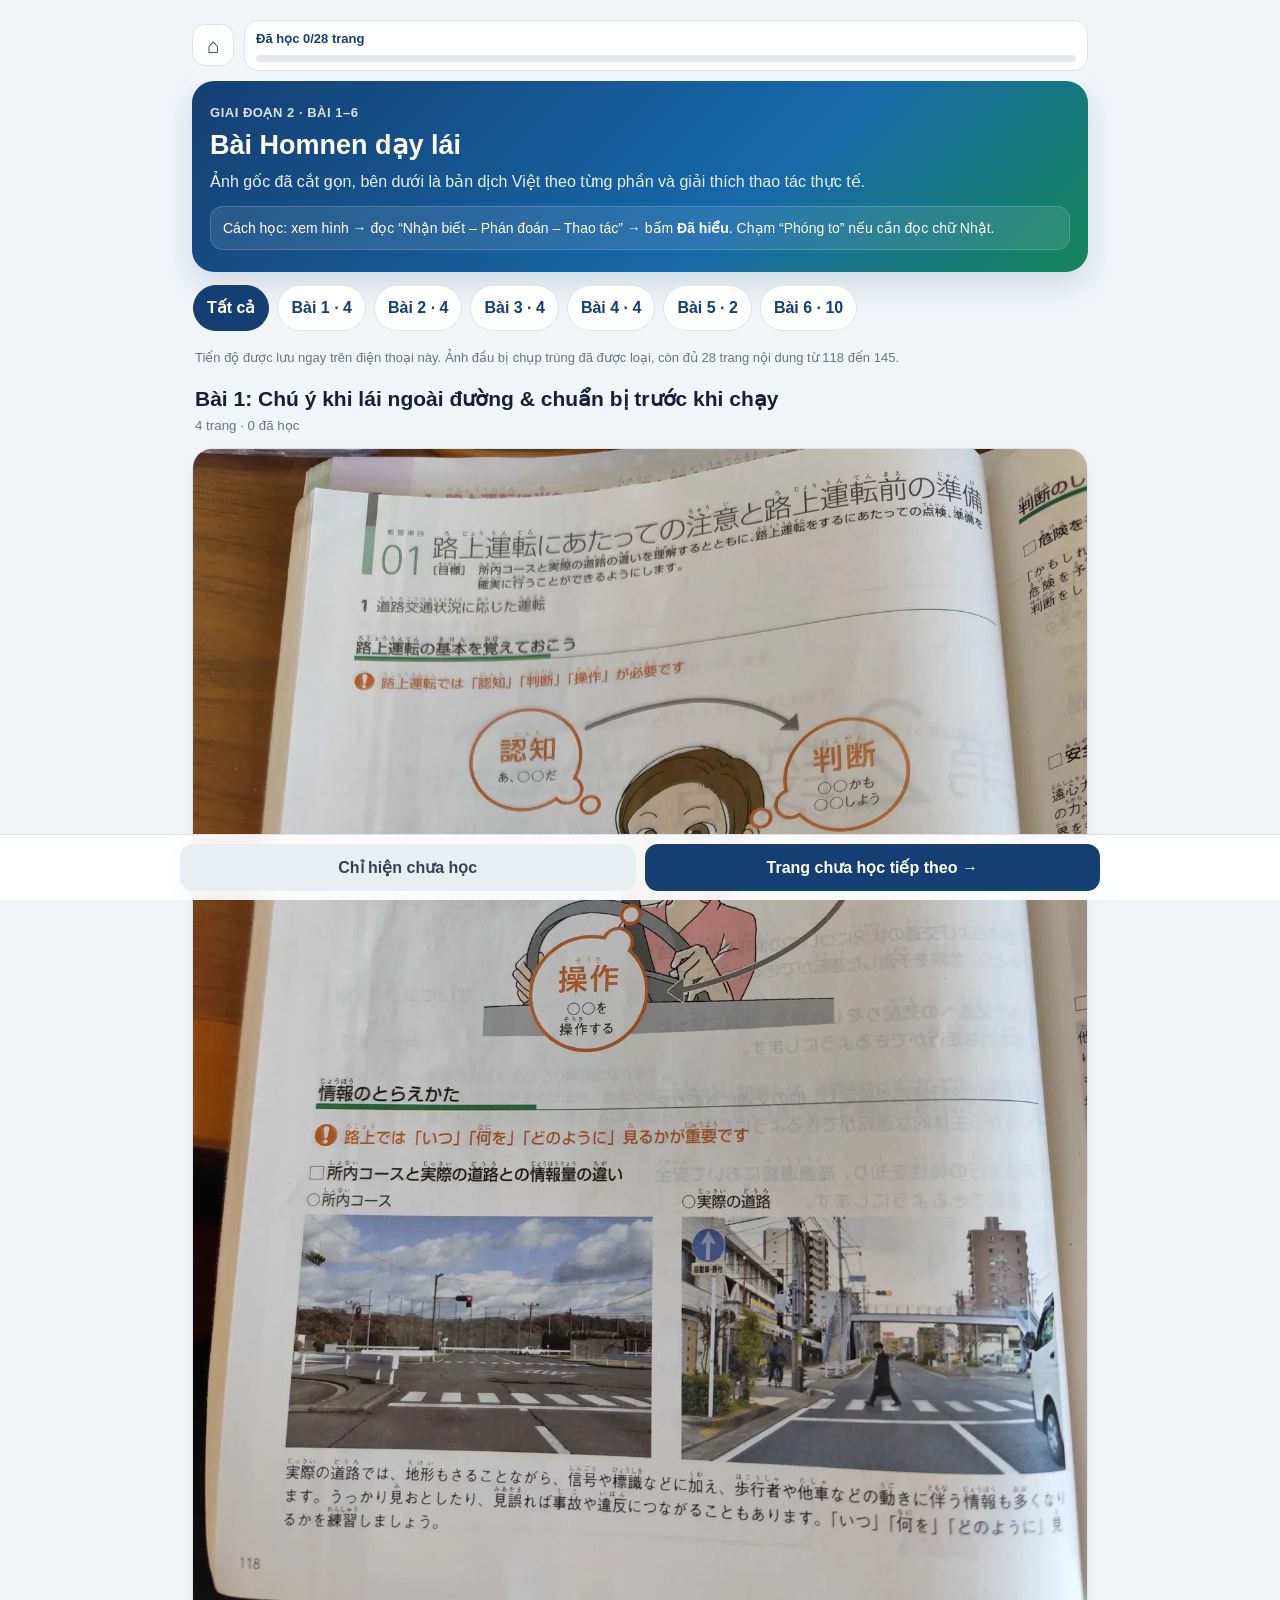
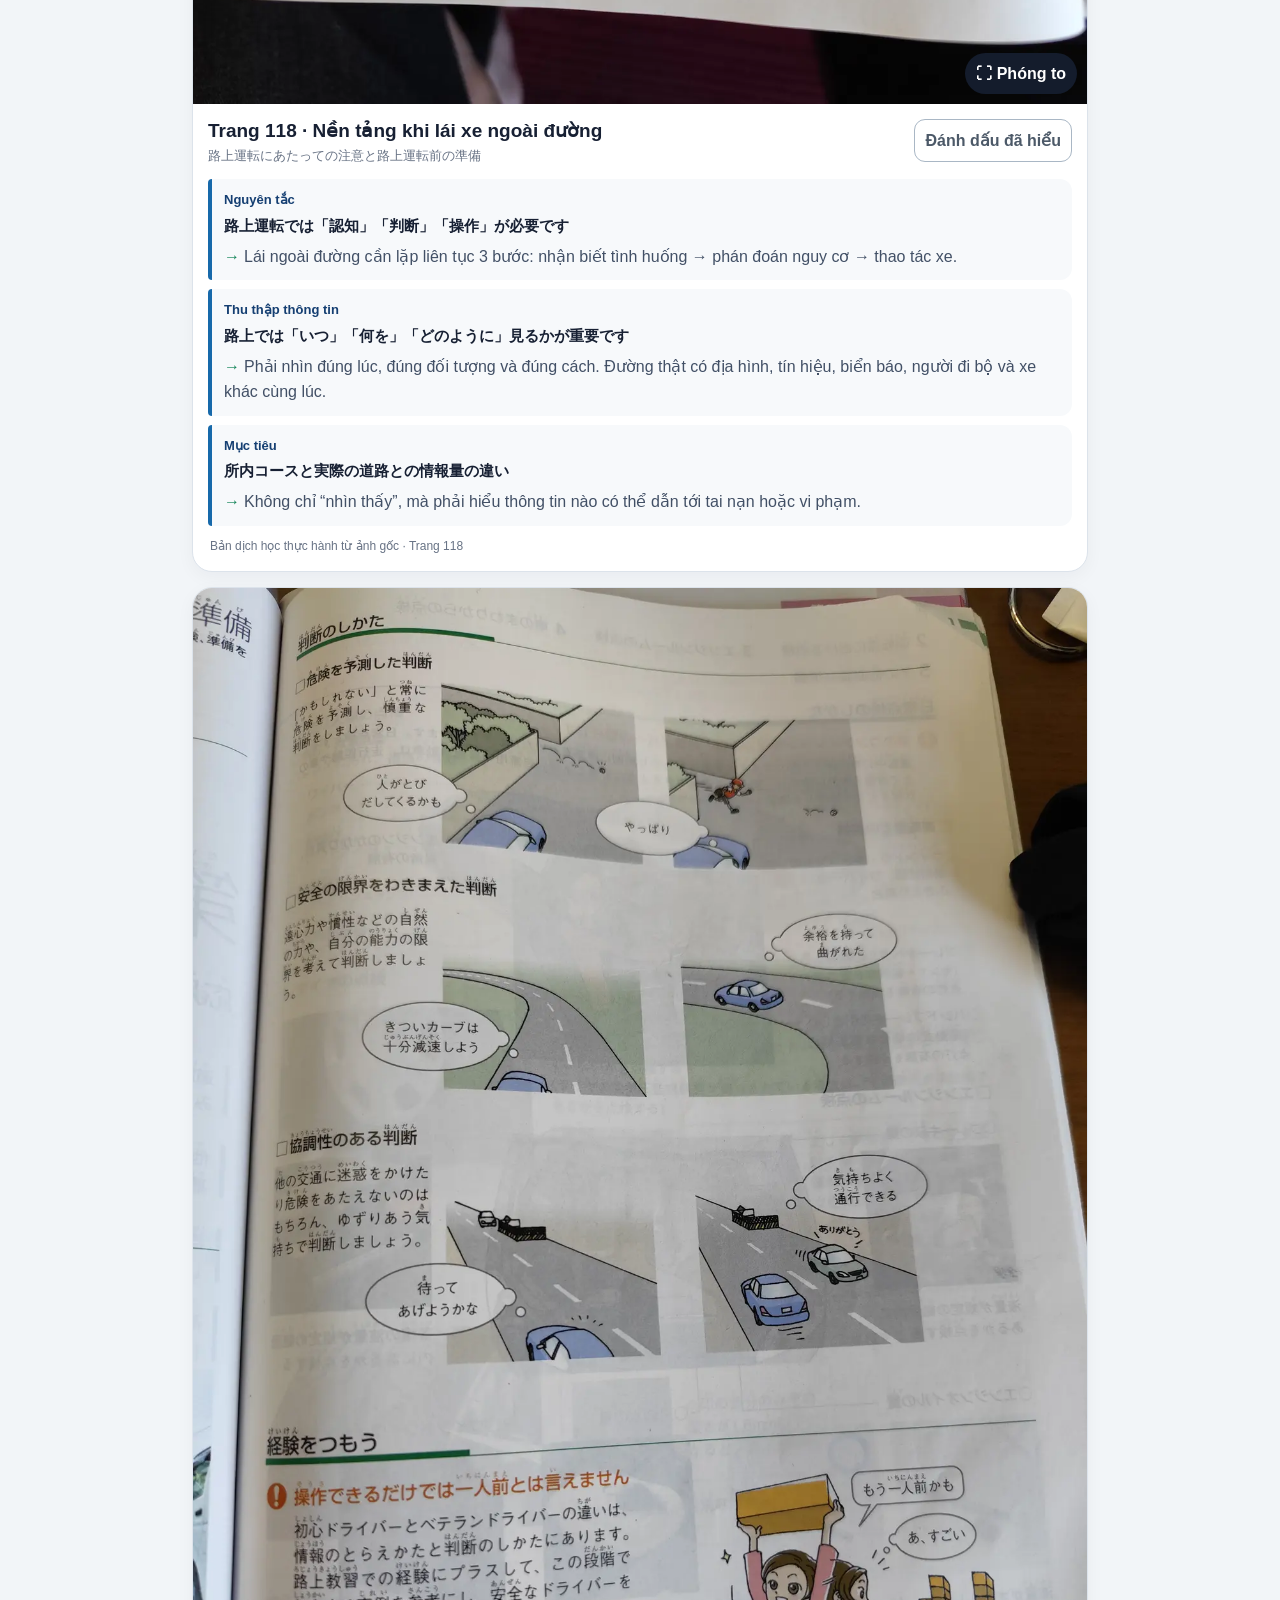
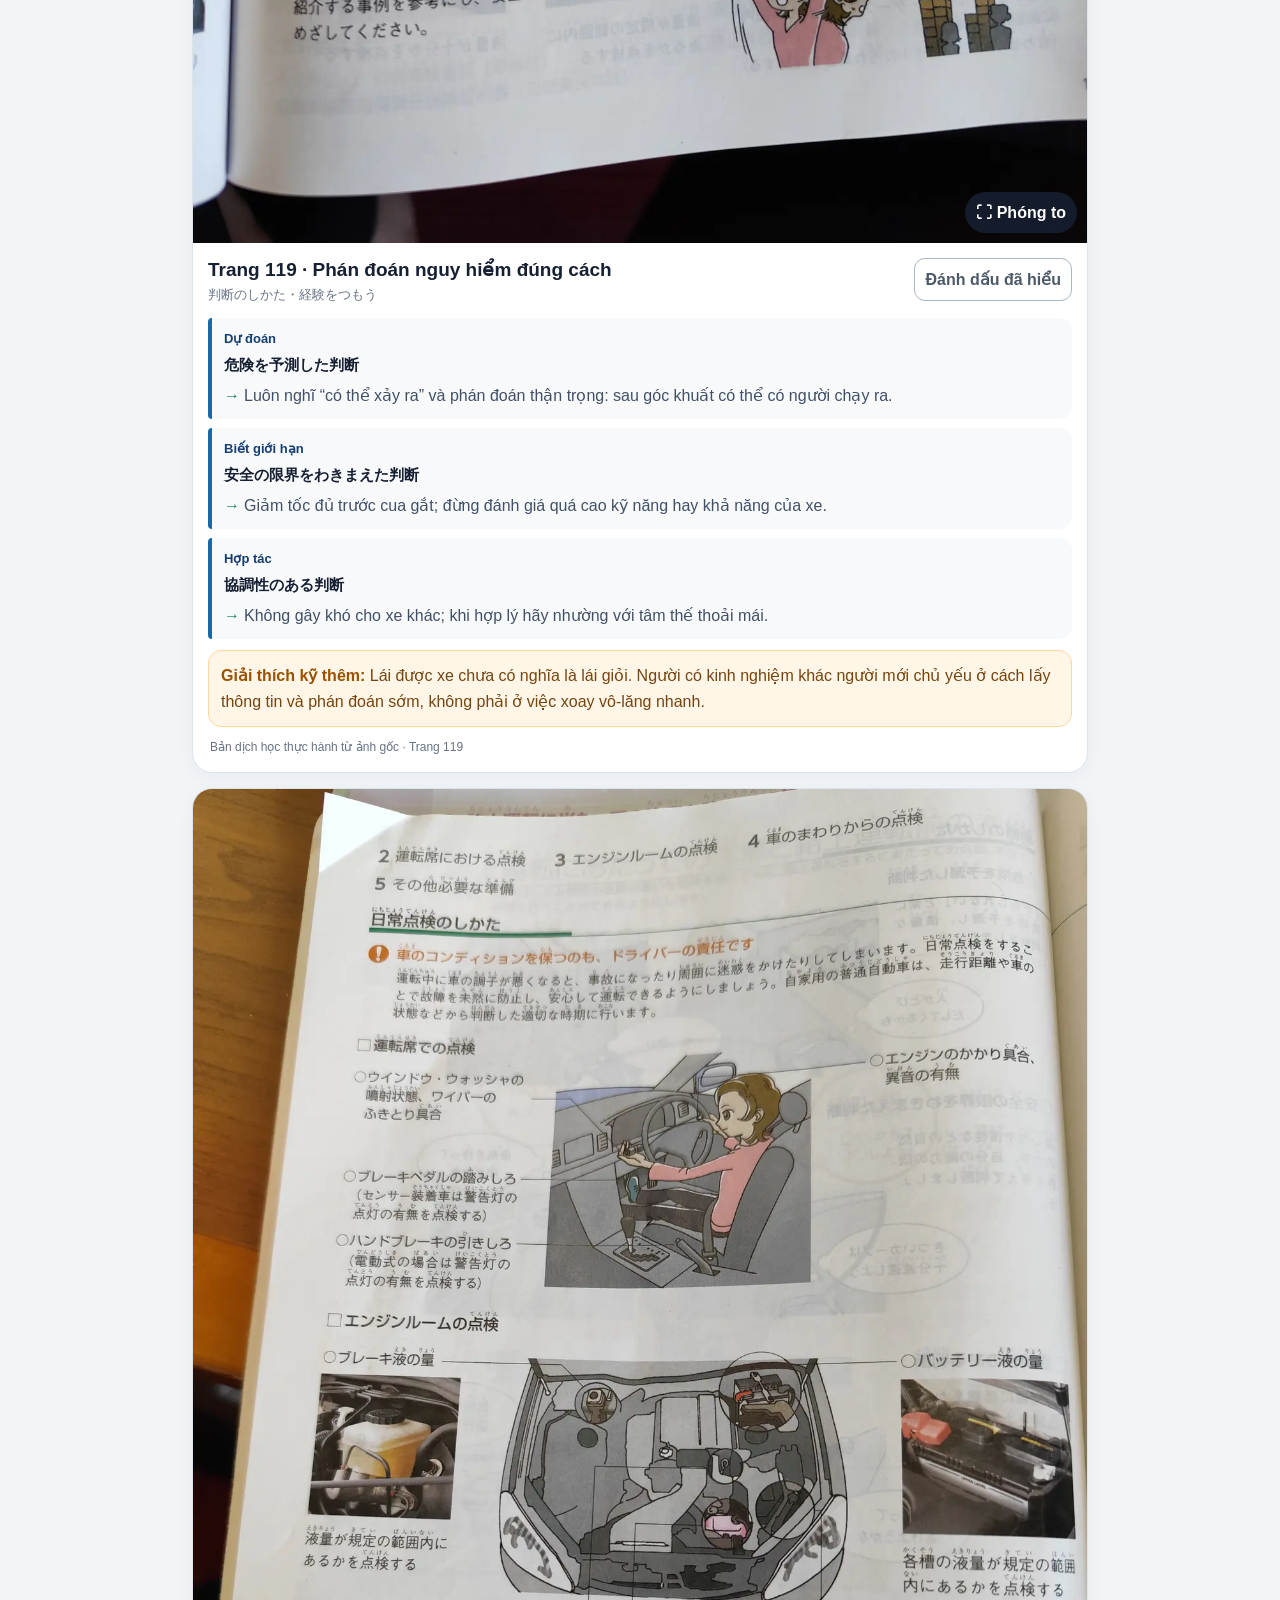
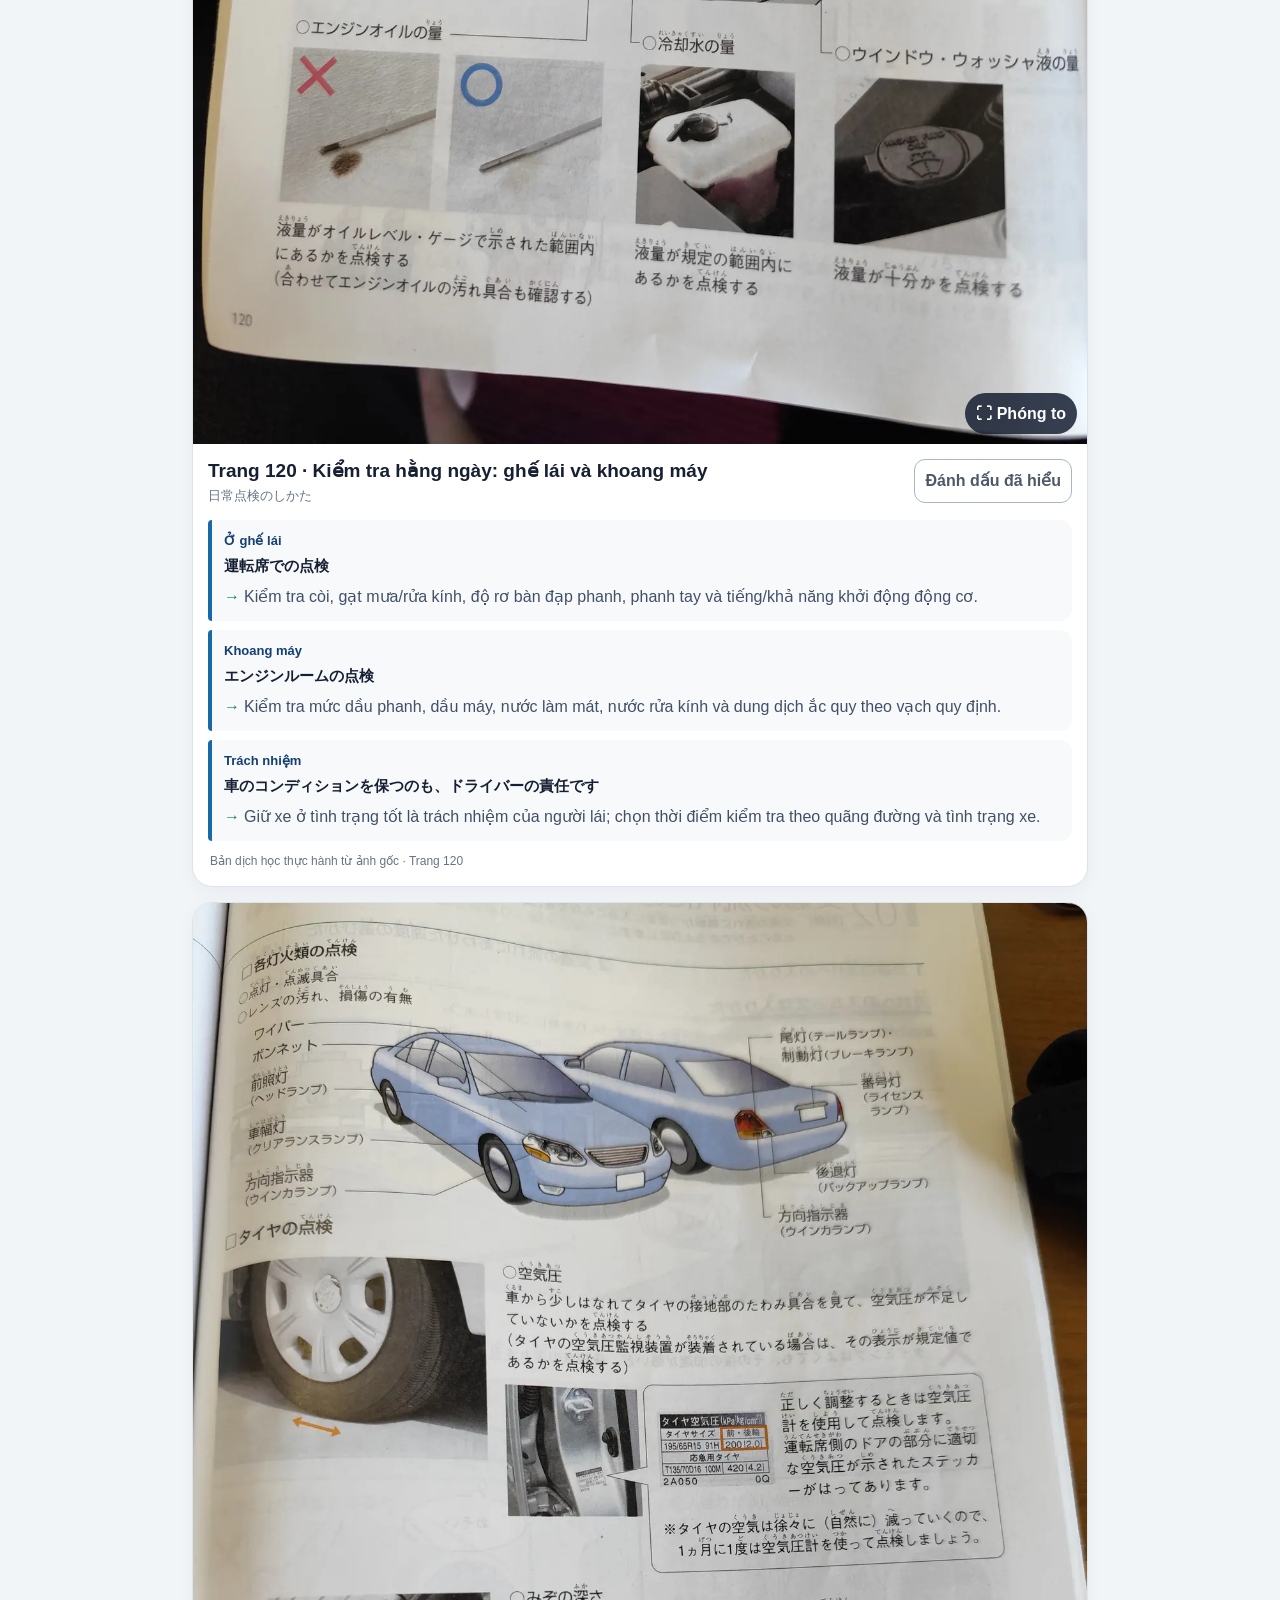
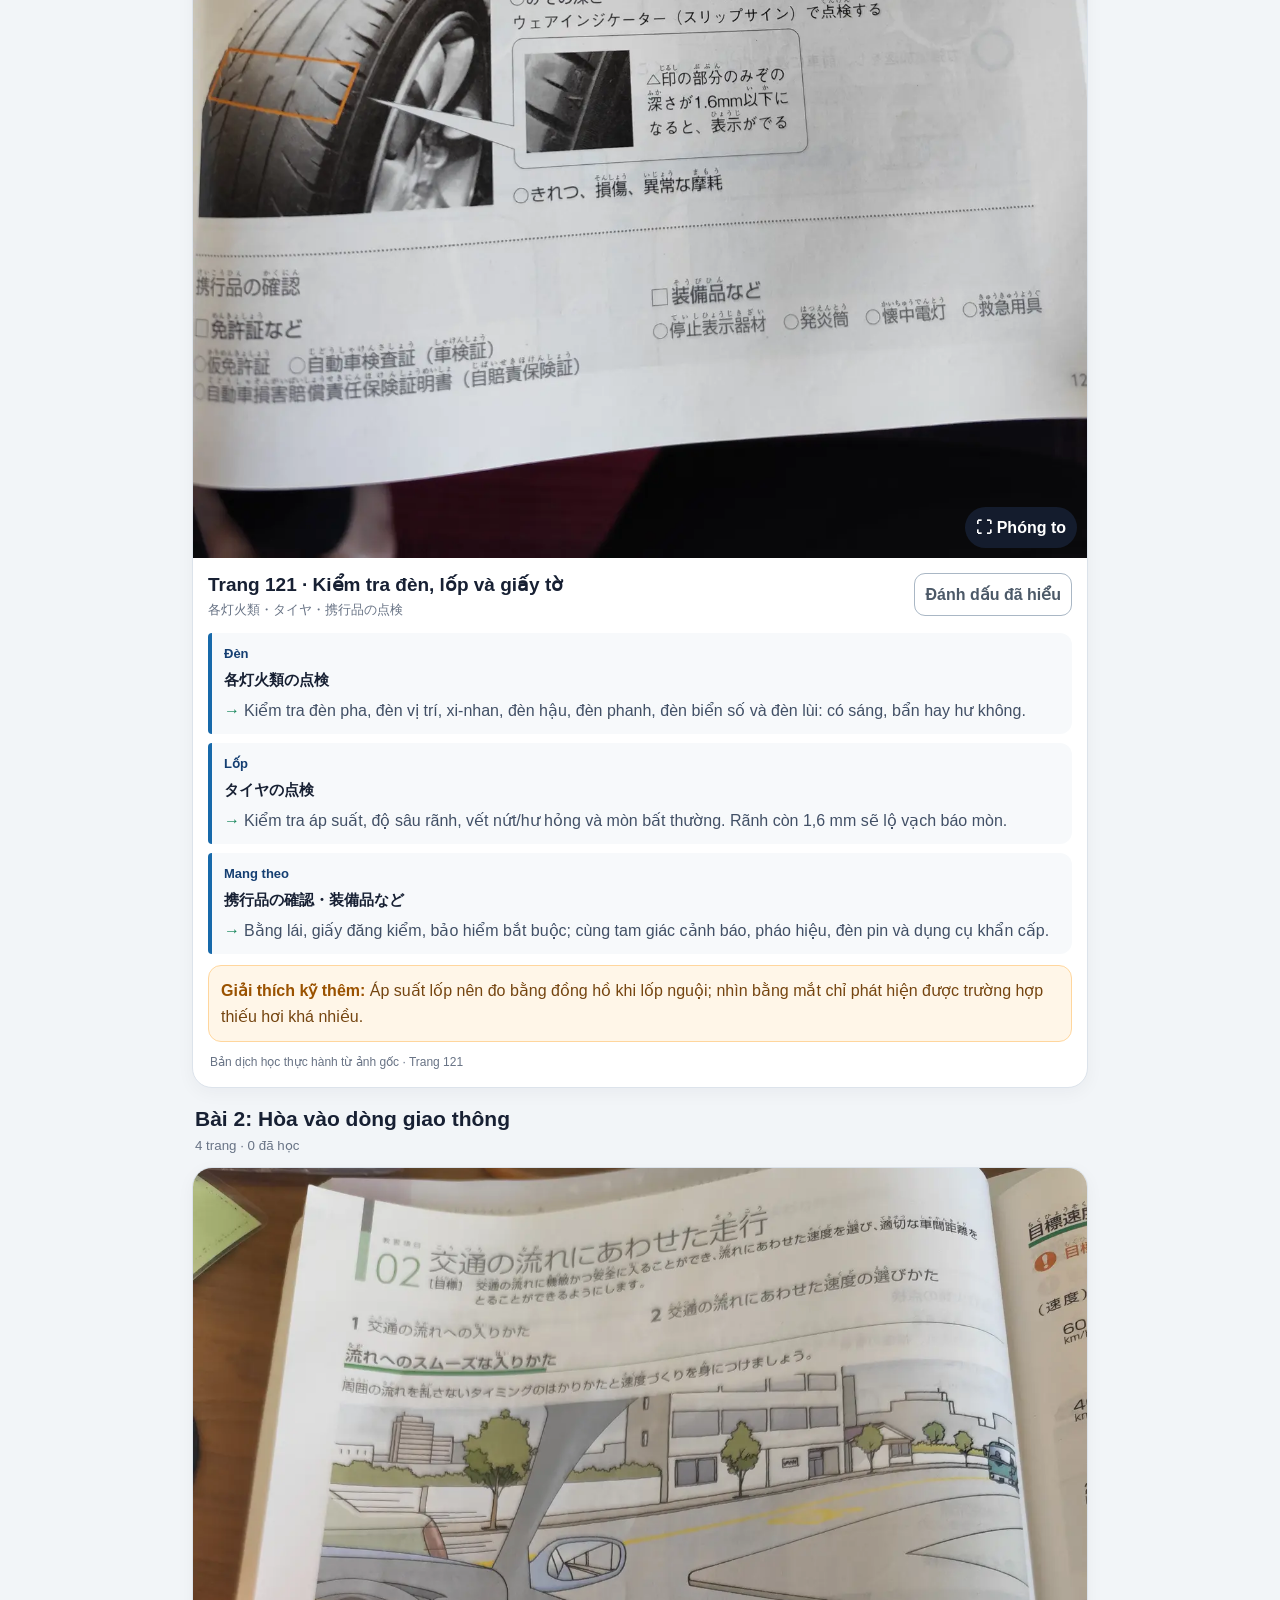
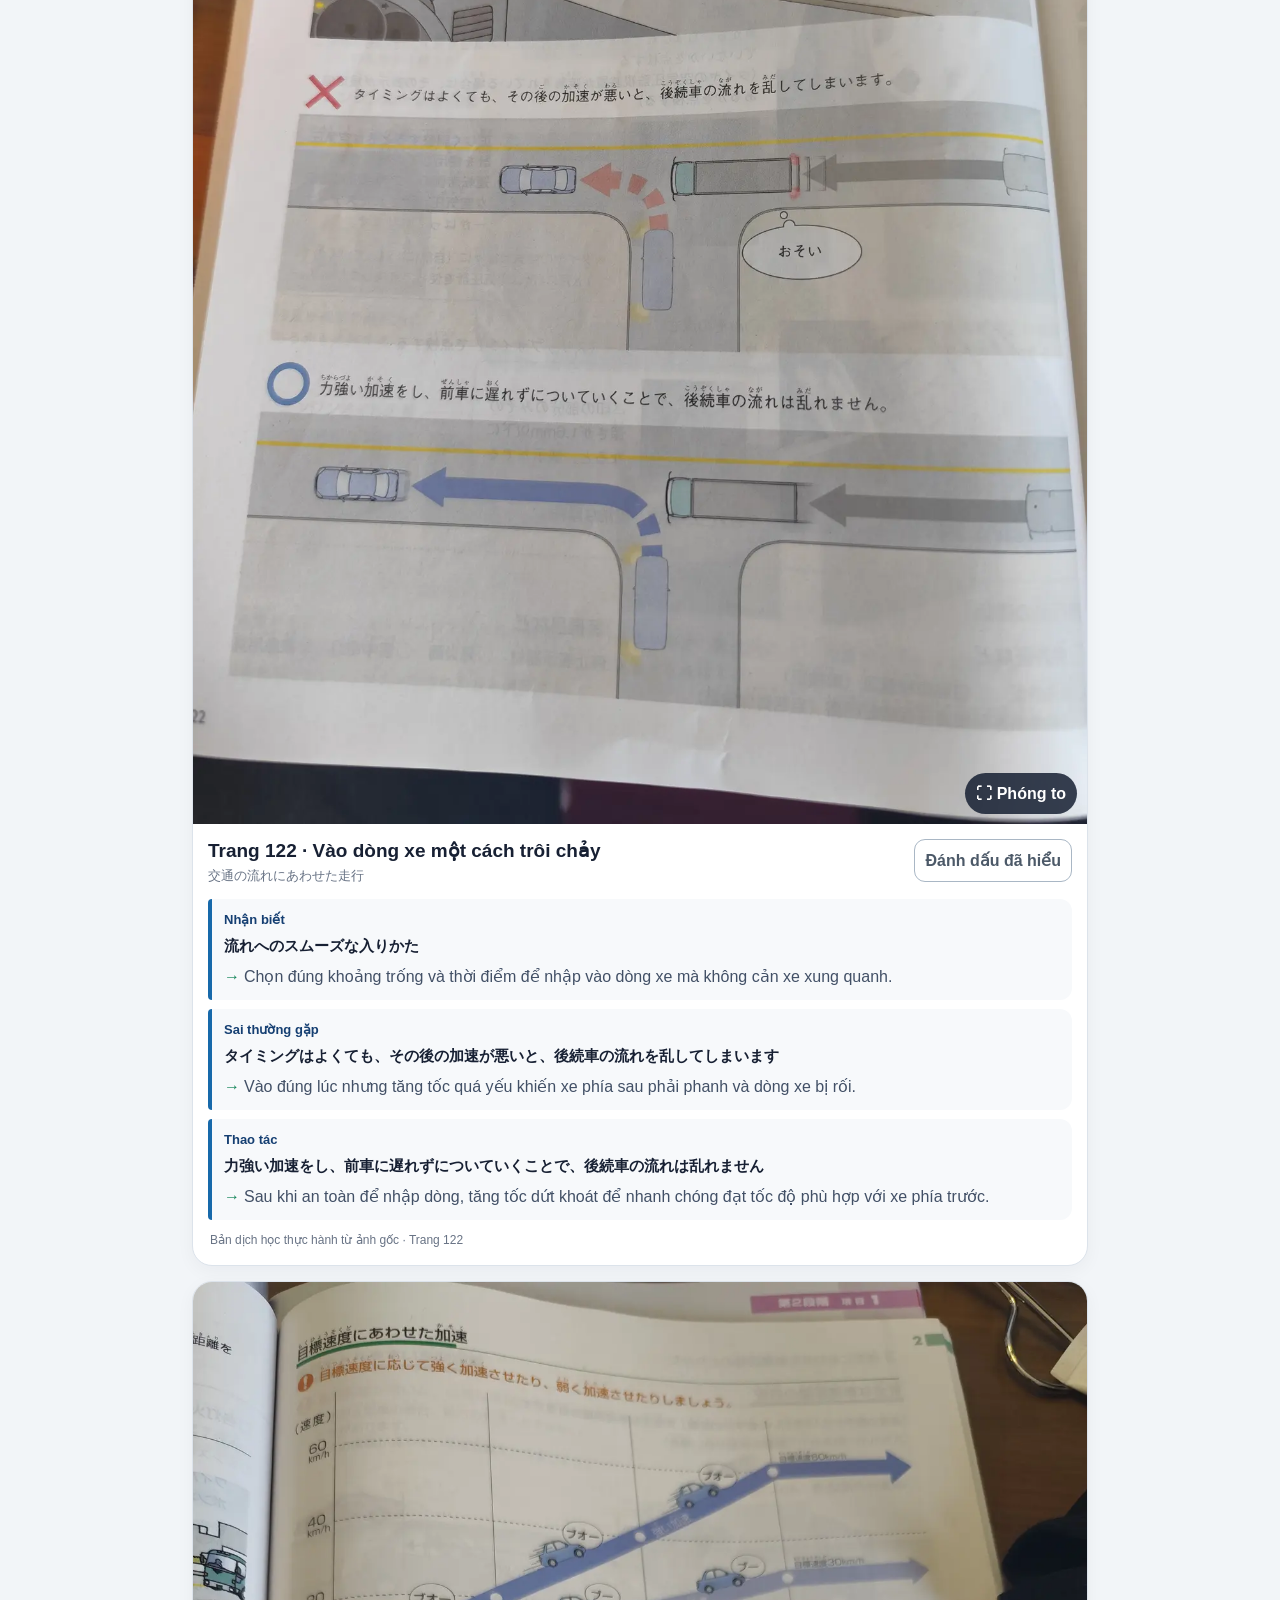
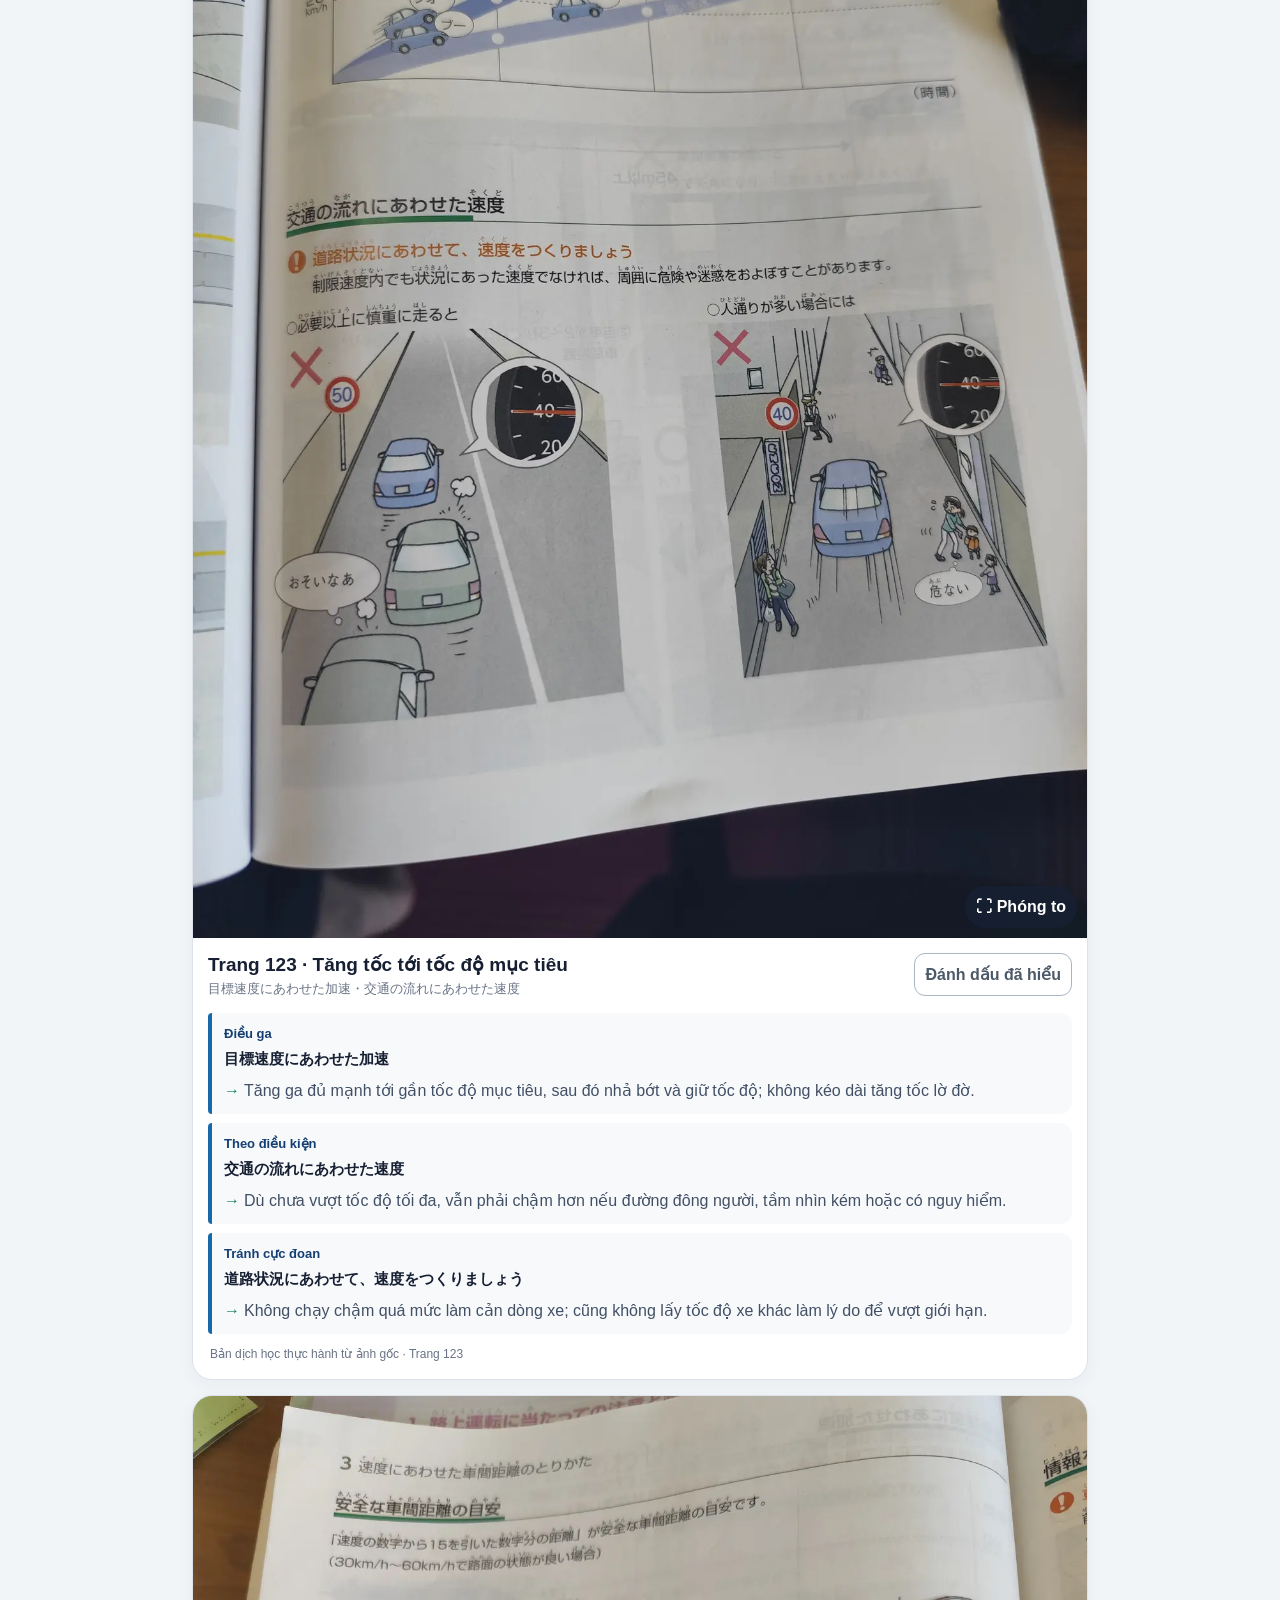
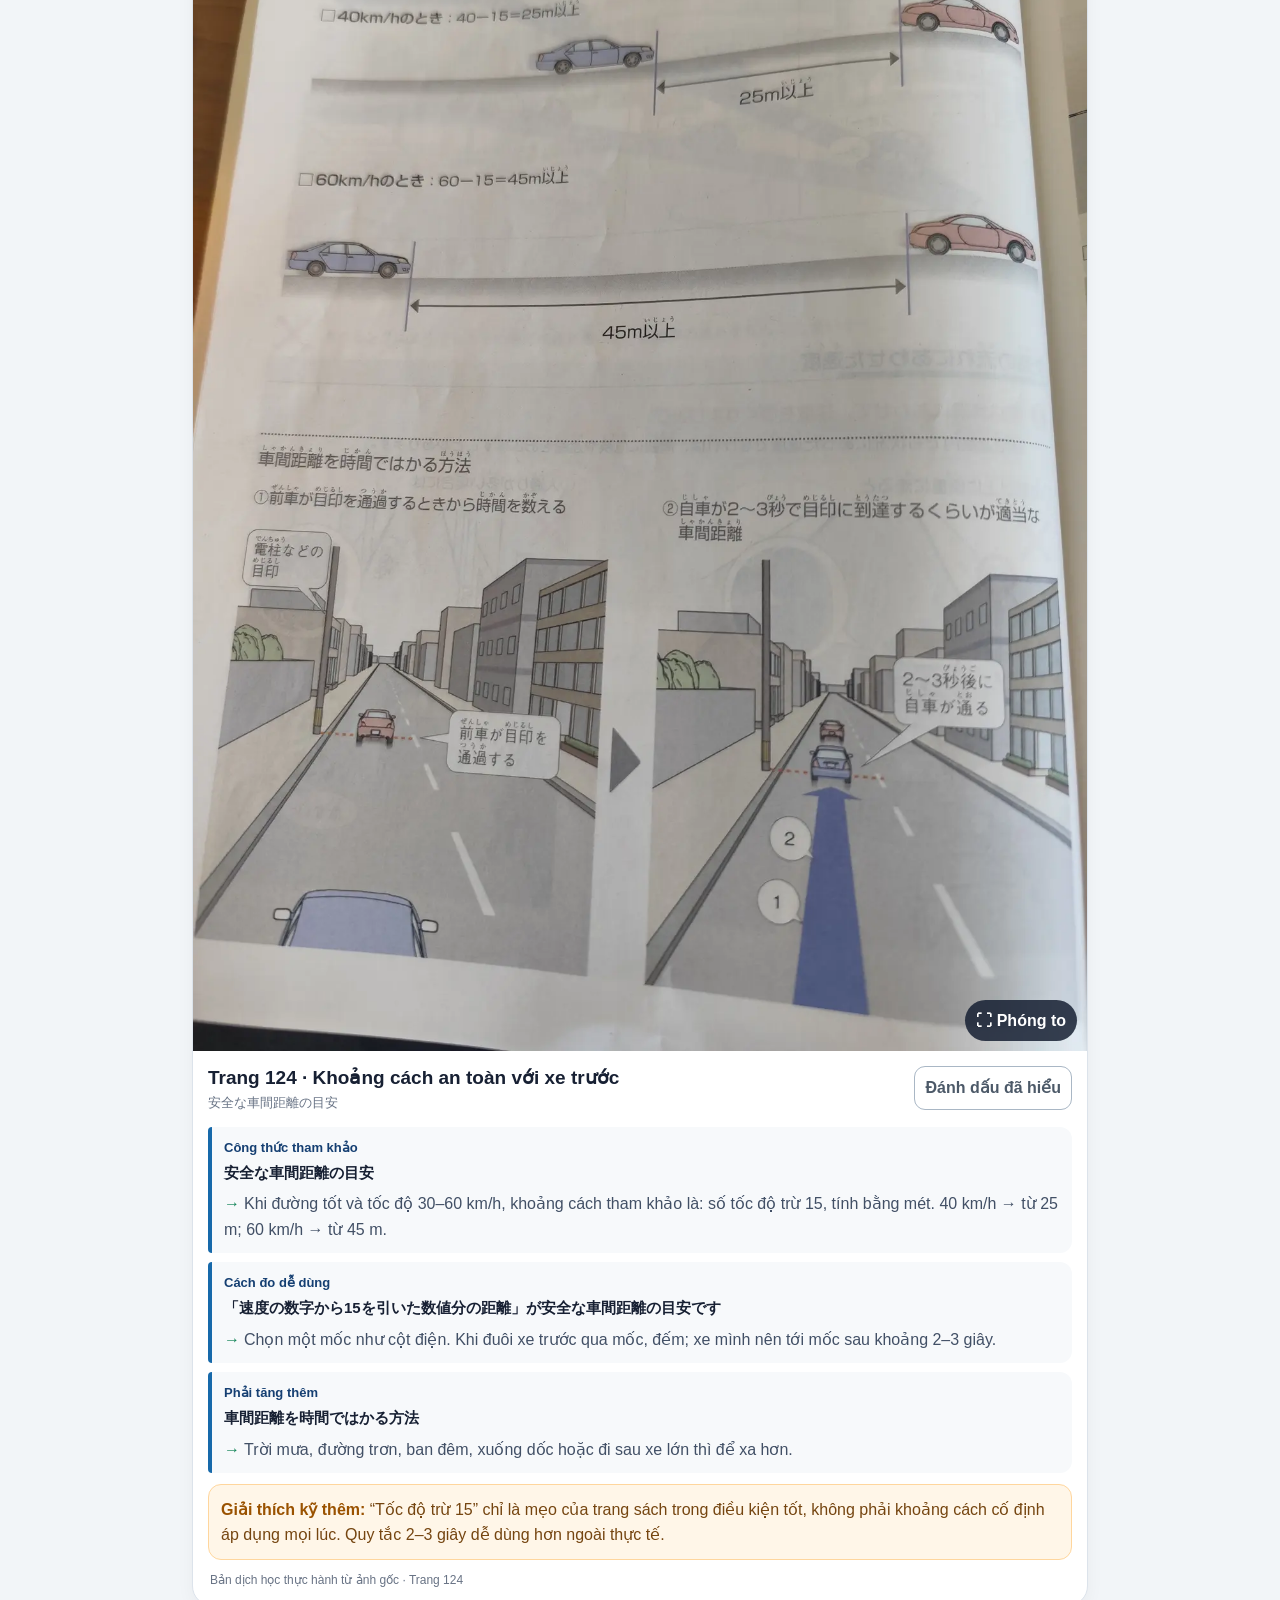
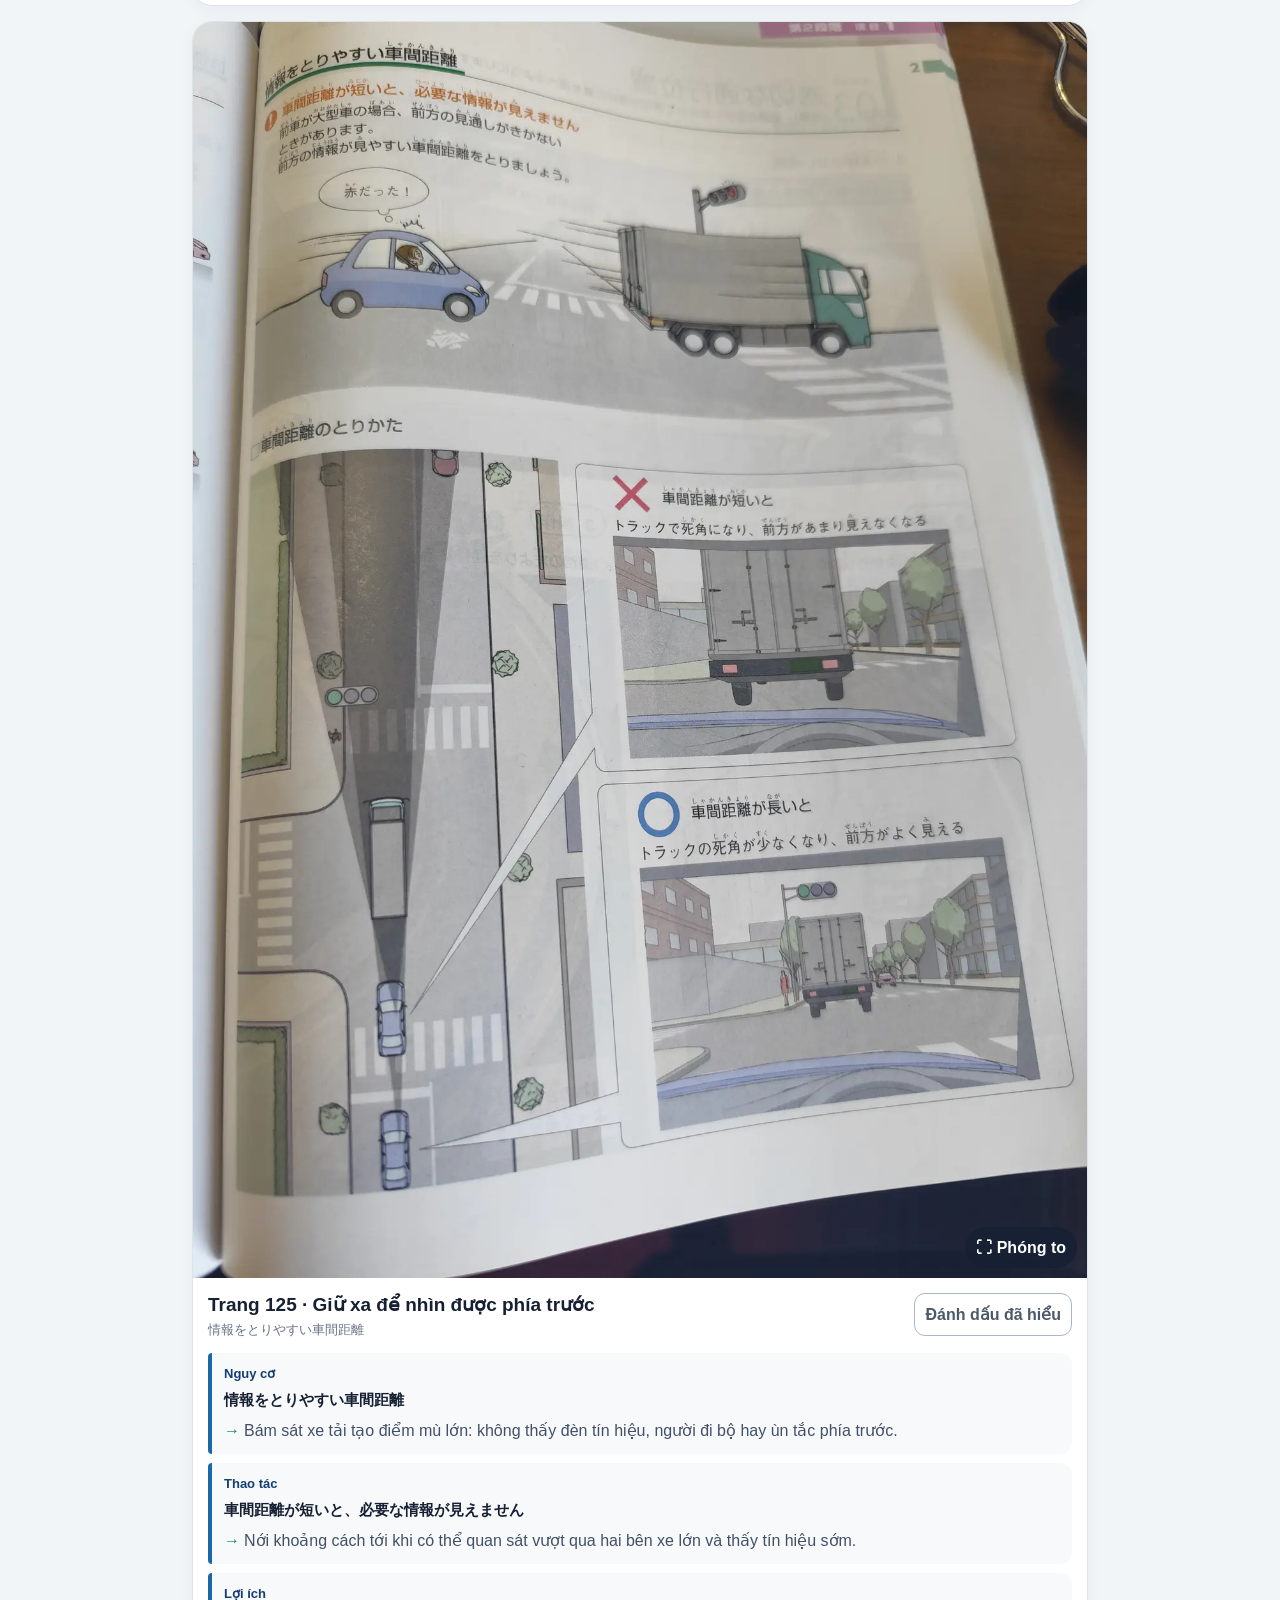
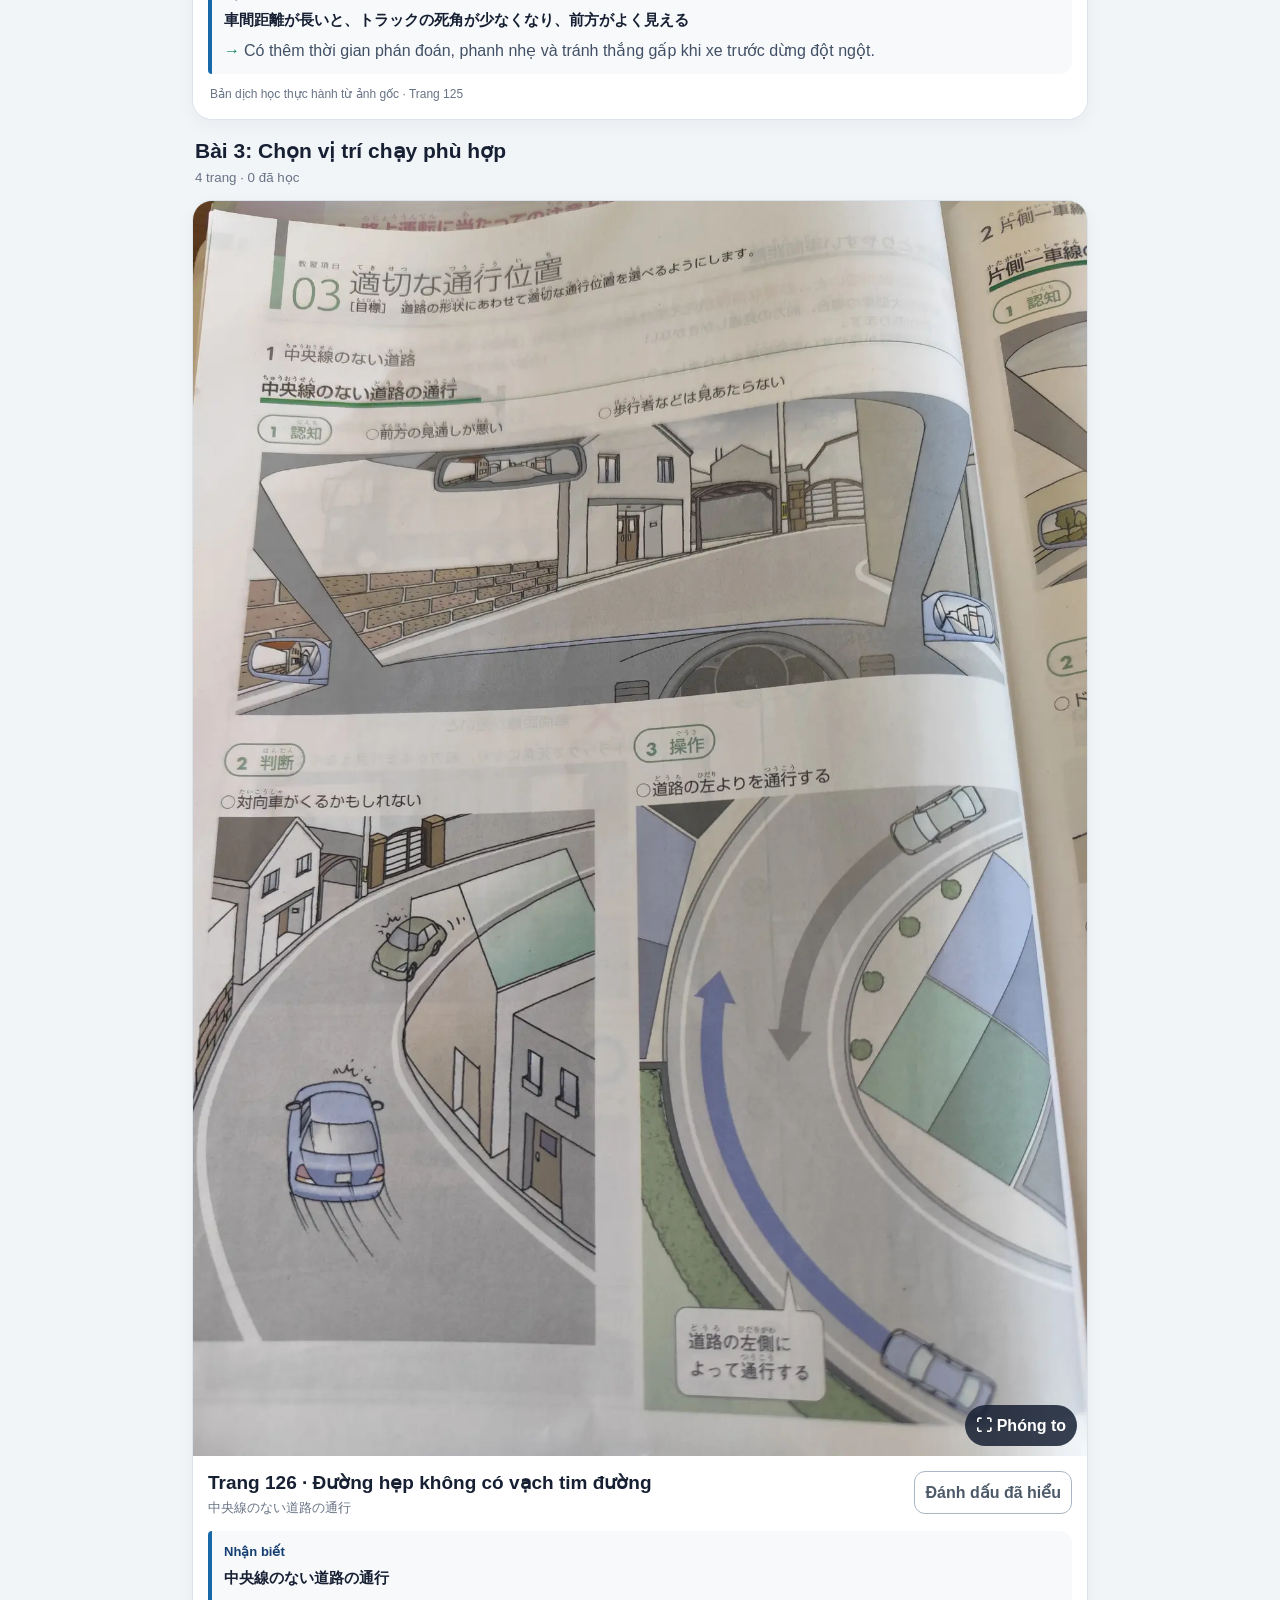
==== commit 1d47bc3f: "Add Japanese source lines to Homnen lessons" ====
--- a/homnen-day-lai.html
+++ b/homnen-day-lai.html
@@ -12,7 +12,7 @@
     .hero{background:linear-gradient(135deg,#153f72,#1769aa 62%,#16865a);color:#fff;border-radius:22px;padding:22px 18px;box-shadow:0 12px 32px #153f7228}.eyebrow{font-size:13px;font-weight:800;opacity:.84;letter-spacing:.04em}.hero h1{font-size:27px;line-height:1.18;margin:7px 0}.hero p{margin:0;color:#e7f2ff}.hint{margin:12px 0 0;padding:10px 12px;background:#ffffff18;border:1px solid #ffffff2a;border-radius:13px;font-size:14px}
     .lessons{display:flex;gap:8px;overflow:auto;padding:13px 1px 8px;scrollbar-width:none}.lessons::-webkit-scrollbar{display:none}.lesson{white-space:nowrap;border:1px solid var(--line);background:#fff;color:var(--navy);border-radius:999px;padding:9px 13px;font-weight:800}.lesson.active{background:var(--navy);color:#fff;border-color:var(--navy)}
     .lessonhead{display:flex;align-items:flex-start;justify-content:space-between;gap:12px;margin:18px 3px 10px}.lessonhead h2{margin:0;font-size:21px;line-height:1.25}.lessonhead small{color:var(--muted)}
-    .page{background:var(--card);border:1px solid var(--line);border-radius:20px;overflow:hidden;margin:0 0 15px;box-shadow:0 5px 18px #1720330b}.page.done{border-color:#8ed0b2}.picwrap{position:relative;background:#dfe6ed}.picwrap img{display:block;width:100%;height:auto}.zoom{position:absolute;right:10px;bottom:10px;border:0;background:#172033d9;color:#fff;border-radius:999px;padding:8px 11px;font-weight:800}.body{padding:15px}.meta{display:flex;align-items:flex-start;justify-content:space-between;gap:10px}.meta h3{margin:0;font-size:19px;line-height:1.3}.jp{font-size:13px;color:var(--muted);margin-top:2px}.check{border:1px solid #a9b7c5;background:#fff;color:#4c5968;border-radius:11px;padding:8px 10px;font-weight:800;white-space:nowrap}.done .check{background:#e2f7ed;border-color:#75c59e;color:#126c48}.parts{margin:13px 0 0;padding:0;list-style:none;display:grid;gap:9px}.parts li{padding:11px 12px;background:#f7f9fb;border-left:4px solid var(--blue);border-radius:4px 12px 12px 4px}.parts b{display:block;color:var(--navy);font-size:13px;margin-bottom:2px}.explain{margin-top:11px;padding:12px;background:#fff6e8;border:1px solid #ffd69d;border-radius:13px;color:#754510}.explain b{color:#9a5200}.source{font-size:12px;color:var(--muted);margin:11px 2px 0}
+    .page{background:var(--card);border:1px solid var(--line);border-radius:20px;overflow:hidden;margin:0 0 15px;box-shadow:0 5px 18px #1720330b}.page.done{border-color:#8ed0b2}.picwrap{position:relative;background:#dfe6ed}.picwrap img{display:block;width:100%;height:auto}.zoom{position:absolute;right:10px;bottom:10px;border:0;background:#172033d9;color:#fff;border-radius:999px;padding:8px 11px;font-weight:800}.body{padding:15px}.meta{display:flex;align-items:flex-start;justify-content:space-between;gap:10px}.meta h3{margin:0;font-size:19px;line-height:1.3}.jp{font-size:13px;color:var(--muted);margin-top:2px}.check{border:1px solid #a9b7c5;background:#fff;color:#4c5968;border-radius:11px;padding:8px 10px;font-weight:800;white-space:nowrap}.done .check{background:#e2f7ed;border-color:#75c59e;color:#126c48}.parts{margin:13px 0 0;padding:0;list-style:none;display:grid;gap:9px}.parts li{padding:11px 12px;background:#f7f9fb;border-left:4px solid var(--blue);border-radius:4px 12px 12px 4px}.parts b{display:block;color:var(--navy);font-size:13px;margin-bottom:2px}.original{display:block;margin:3px 0 7px;color:#172033;font-weight:750;font-size:15px;line-height:1.55}.translation{display:block;color:#425066}.arrow{color:var(--green);font-weight:900;margin-right:4px}.explain{margin-top:11px;padding:12px;background:#fff6e8;border:1px solid #ffd69d;border-radius:13px;color:#754510}.explain b{color:#9a5200}.source{font-size:12px;color:var(--muted);margin:11px 2px 0}
     .empty{display:none;text-align:center;padding:28px;color:var(--muted)}.bottom{position:fixed;left:0;right:0;bottom:0;z-index:25;background:#ffffffee;backdrop-filter:blur(12px);border-top:1px solid var(--line);padding:9px max(12px,env(safe-area-inset-right)) calc(9px + env(safe-area-inset-bottom)) max(12px,env(safe-area-inset-left))}.bottomin{width:min(920px,100%);margin:auto;display:flex;gap:9px}.bottom button{flex:1;border:0;border-radius:13px;padding:11px 10px;font-weight:900}.next{background:var(--navy);color:#fff}.unfinished{background:#e9eef4;color:#334155}
     dialog{border:0;padding:0;background:#111;max-width:none;max-height:none;width:100vw;height:100dvh}.viewer{width:100%;height:100%;display:grid;grid-template-rows:auto 1fr;background:#111}.viewerbar{display:flex;justify-content:space-between;align-items:center;color:#fff;padding:10px 12px}.viewerbar button{border:1px solid #ffffff55;background:#ffffff18;color:#fff;border-radius:11px;padding:8px 12px}.viewer img{width:100%;height:100%;object-fit:contain;min-height:0}.legend{font-size:13px;color:var(--muted);margin:9px 3px 0}
     @media(max-width:560px){.wrap{padding-left:10px;padding-right:10px}.hero h1{font-size:24px}.body{padding:13px}.meta{align-items:center}.meta h3{font-size:18px}.check{font-size:13px}.parts li{font-size:15px}}
@@ -67,12 +67,42 @@
   144:{jp:'カーブミラーがある見通しの悪い交差点',title:'Giao lộ khuất có gương cầu lồi',parts:[['Hạn chế của gương','Hình nhỏ, khó biết trái/phải và có điểm mù; có thể tưởng xe đạp chạy về phía khác.'],['Cách dùng','Dùng gương như thông tin tham khảo để biết có nguy cơ, không dùng làm bằng chứng duy nhất rằng đường trống.'],['Thao tác','Dừng/đi thật chậm, nhô từng chút và tự nhìn trực tiếp cả hai bên trước khi đi.']]},
   145:{jp:'他車がいる見通しの悪い交差点',title:'Giao lộ khuất khi có xe khác xuất hiện',parts:[['Nguy cơ kép','Xe rẽ từ bên phải có thể che xe máy/xe khác đang tới phía sau; tập trung vào xe đó dễ bỏ quên phía trái.'],['Thao tác','Tiến cực chậm, dừng nếu cần và kiểm tra lại cả hai bên sau khi xe kia đi qua.'],['Tư duy','Không vì một xe đã nhường hoặc rẽ xong mà suy ra toàn bộ giao lộ đã an toàn.']]}
   };
+  const jpParts={
+  118:['路上運転では「認知」「判断」「操作」が必要です','路上では「いつ」「何を」「どのように」見るかが重要です','所内コースと実際の道路との情報量の違い'],
+  119:['危険を予測した判断','安全の限界をわきまえた判断','協調性のある判断'],
+  120:['運転席での点検','エンジンルームの点検','車のコンディションを保つのも、ドライバーの責任です'],
+  121:['各灯火類の点検','タイヤの点検','携行品の確認・装備品など'],
+  122:['流れへのスムーズな入りかた','タイミングはよくても、その後の加速が悪いと、後続車の流れを乱してしまいます','力強い加速をし、前車に遅れずについていくことで、後続車の流れは乱れません'],
+  123:['目標速度にあわせた加速','交通の流れにあわせた速度','道路状況にあわせて、速度をつくりましょう'],
+  124:['安全な車間距離の目安','「速度の数字から15を引いた数値分の距離」が安全な車間距離の目安です','車間距離を時間ではかる方法'],
+  125:['情報をとりやすい車間距離','車間距離が短いと、必要な情報が見えません','車間距離が長いと、トラックの死角が少なくなり、前方がよく見える'],
+  126:['中央線のない道路の通行','前方の見通しが悪い・歩行者などは見あたらない','道路の左側によって通行する'],
+  127:['前方に駐車車両がある','ドアが開くかもしれない・人が飛び出すかもしれない・動きだすかもしれない','安全な間隔と速度で通過する'],
+  128:['対向車線にトラックが止まっている・対向車がいる','対向車と駐車車両の横で行き違うことになるかもしれない','対向車より先に通行できるときは、すばやく通過する。できないときは、対向車を先に通す'],
+  129:['短い距離で何度も進路変更をすると、後続車の迷惑になるかもしれない','先の状況をよく確認し、スムーズな走行位置を選ぶ','先の状況を見て、あらかじめ必要な分よけておく'],
+  130:['バスがバス停に止まっている','バスが動きだすかもしれない','動きだしそうなら待つ。まだ動かないようなら、はやめに進路変更をする'],
+  131:['次の交差点で左折したい','左側の死角にいる二輪車とぶつかるかもしれない','死角部分の安全確認を確実に行う'],
+  132:['「後続車の有無」「後続車の距離・速度と動き」をつかんでおこう','前方の状況がよいときでも、つねにルームミラーやドアミラーで後続車や側方の状況を把握しておく','進路変更はあわてず、後方・側方との距離と速度を見きわめる'],
+  133:['ミラーでの見えかたをおぼえよう','後続車との距離をルームミラーとドアミラーで確認する','ドアミラーを2回見て、相手の速度を見きわめる'],
+  134:['歩行者用信号は赤','急ブレーキで止まると、追突されるかもしれない','予測の材料をはやく見つけ、急な行動にならないようにする'],
+  135:['通行に必要な情報を選択することが重要です','標識・標示の意味を理解する','必要な情報だけを選択する'],
+  136:['前車が左折の合図をだしている','前車が横断歩道の手前で停止し、車の後部が進路上に残るかもしれない','はやめに前車をよける準備をする'],
+  137:['前車が右折の合図をだしている・ルームミラーと左ドアミラーに二輪車がうつっている','左後方の二輪車とぶつかるかもしれない・対向右折車がいるかもしれない','左後方、側方の安全を確かめる・前方の安全を確かめる'],
+  138:['歩行者用信号が青色の点滅になっている・左ドアミラーには何もうつっていない','死角から横断してくる歩行者などがいるかもしれない','見おとしがないように、十分確認する'],
+  139:['合流する道路は流れがはやい・「一時停止」の標識と停止線がある・塀で左方が見えない','左側ばかり注意して、左からくる歩行者や自転車を見おとすかもしれない','一時停止位置で必ず停止し、左右の安全確認を行いながら少しずつ前進する'],
+  140:['前車が右折し始めている・対向車線の遠くに対向車がきている・信号はしばらく変わりそうにない','前車が右折先の横断歩道の手前で停止し、自車が対向車線をふさいでしまうかもしれない','対向車の妨害にならないように、自車のスペースができるまで待つ'],
+  141:['対向車線に二輪車と四輪車がきている・右折先の状況は特に問題ない','二輪車は小さいので距離感がつかみにくく、判断をあやまるかもしれない','二輪車の距離と速度がわかりにくいときは、無理をしない'],
+  142:['右折にかかる時間をつかんでおこう','何秒で右折できるのか？','対向車がくるまでの時間を読もう'],
+  143:['信号・対向車をくり返し見ておこう','チャンスを見つけて、心の準備をしよう','行き先の安全確認を確実にしよう'],
+  144:['カーブミラーが設置されている・カーブミラーに自転車がうつっている・塀で左右が見えない','ミラーにうつった状況を見誤るかもしれない','カーブミラーの情報はあくまで参考程度に考えて、慎重に目視で安全確認をする'],
+  145:['右側から左折してくる車がいる・塀で左右が見えない','左折車の後ろから他車が追いこしてくるかもしれない・右側ばかりに気をとられて、左側からくる車に気づかないかもしれない','右からの左折車よりも、見えていない他の交通に目配りをしながら徐行する']
+  };
   const key='homnen-progress-v1'; let done=new Set(JSON.parse(localStorage.getItem(key)||'[]')); let active=0; let only=false;
   const tabs=document.getElementById('tabs'),content=document.getElementById('content'),empty=document.getElementById('empty');
   function save(){localStorage.setItem(key,JSON.stringify([...done]));updateProgress()}
   function updateProgress(){document.getElementById('count').textContent=`Đã học ${done.size}/28 trang`;document.getElementById('progress').style.width=(done.size/28*100)+'%'}
   function renderTabs(){tabs.innerHTML=`<button class="lesson ${active===0?'active':''}" data-l="0">Tất cả</button>`+Object.entries(lessons).map(([n,l])=>`<button class="lesson ${active==n?'active':''}" data-l="${n}">Bài ${n} · ${l.pages.length}</button>`).join('')}
-  function card(p){const x=pages[p],d=done.has(p);return `<article class="page ${d?'done':''}" id="p${p}" data-page="${p}"><div class="picwrap"><img loading="lazy" src="assets/homnen/p${p}.webp" alt="Tài liệu Homnen trang ${p}"><button class="zoom" data-zoom="${p}">⛶ Phóng to</button></div><div class="body"><div class="meta"><div><h3>Trang ${p} · ${x.title}</h3><div class="jp" lang="ja">${x.jp}</div></div><button class="check" data-check="${p}">${d?'✓ Đã hiểu':'Đánh dấu đã hiểu'}</button></div><ul class="parts">${x.parts.map(a=>`<li><b>${a[0]}</b>${a[1]}</li>`).join('')}</ul>${x.note?`<div class="explain"><b>Giải thích kỹ thêm:</b> ${x.note}</div>`:''}<p class="source">Bản dịch học thực hành từ ảnh gốc · Trang ${p}</p></div></article>`}
+  function card(p){const x=pages[p],d=done.has(p);return `<article class="page ${d?'done':''}" id="p${p}" data-page="${p}"><div class="picwrap"><img loading="lazy" src="assets/homnen/p${p}.webp" alt="Tài liệu Homnen trang ${p}"><button class="zoom" data-zoom="${p}">⛶ Phóng to</button></div><div class="body"><div class="meta"><div><h3>Trang ${p} · ${x.title}</h3><div class="jp" lang="ja">${x.jp}</div></div><button class="check" data-check="${p}">${d?'✓ Đã hiểu':'Đánh dấu đã hiểu'}</button></div><ul class="parts">${x.parts.map((a,i)=>`<li><b>${a[0]}</b><span class="original" lang="ja">${jpParts[p][i]}</span><span class="translation"><span class="arrow">→</span>${a[1]}</span></li>`).join('')}</ul>${x.note?`<div class="explain"><b>Giải thích kỹ thêm:</b> ${x.note}</div>`:''}<p class="source">Bản dịch học thực hành từ ảnh gốc · Trang ${p}</p></div></article>`}
   function render(){renderTabs();let groups=active?[active]:Object.keys(lessons);let html='';groups.forEach(n=>{const l=lessons[n],show=l.pages.filter(p=>!only||!done.has(p));if(show.length)html+=`<section><div class="lessonhead"><div><h2>Bài ${n}: ${l.title}</h2><small>${l.pages.length} trang · ${l.pages.filter(p=>done.has(p)).length} đã học</small></div></div>${show.map(card).join('')}</section>`});content.innerHTML=html;empty.style.display=html?'none':'block';updateProgress()}
   tabs.addEventListener('click',e=>{const b=e.target.closest('[data-l]');if(!b)return;active=+b.dataset.l;render();scrollTo({top:0,behavior:'smooth'})});
   content.addEventListener('click',e=>{const c=e.target.closest('[data-check]');if(c){const p=+c.dataset.check;done.has(p)?done.delete(p):done.add(p);save();render();requestAnimationFrame(()=>document.getElementById('p'+p)?.scrollIntoView({block:'center'}));return}const z=e.target.closest('[data-zoom]');if(z){const p=+z.dataset.zoom;document.getElementById('viewerTitle').textContent=`Trang ${p} · ${pages[p].title}`;document.getElementById('viewerImg').src=`assets/homnen/p${p}.webp`;document.getElementById('dialog').showModal()}});
